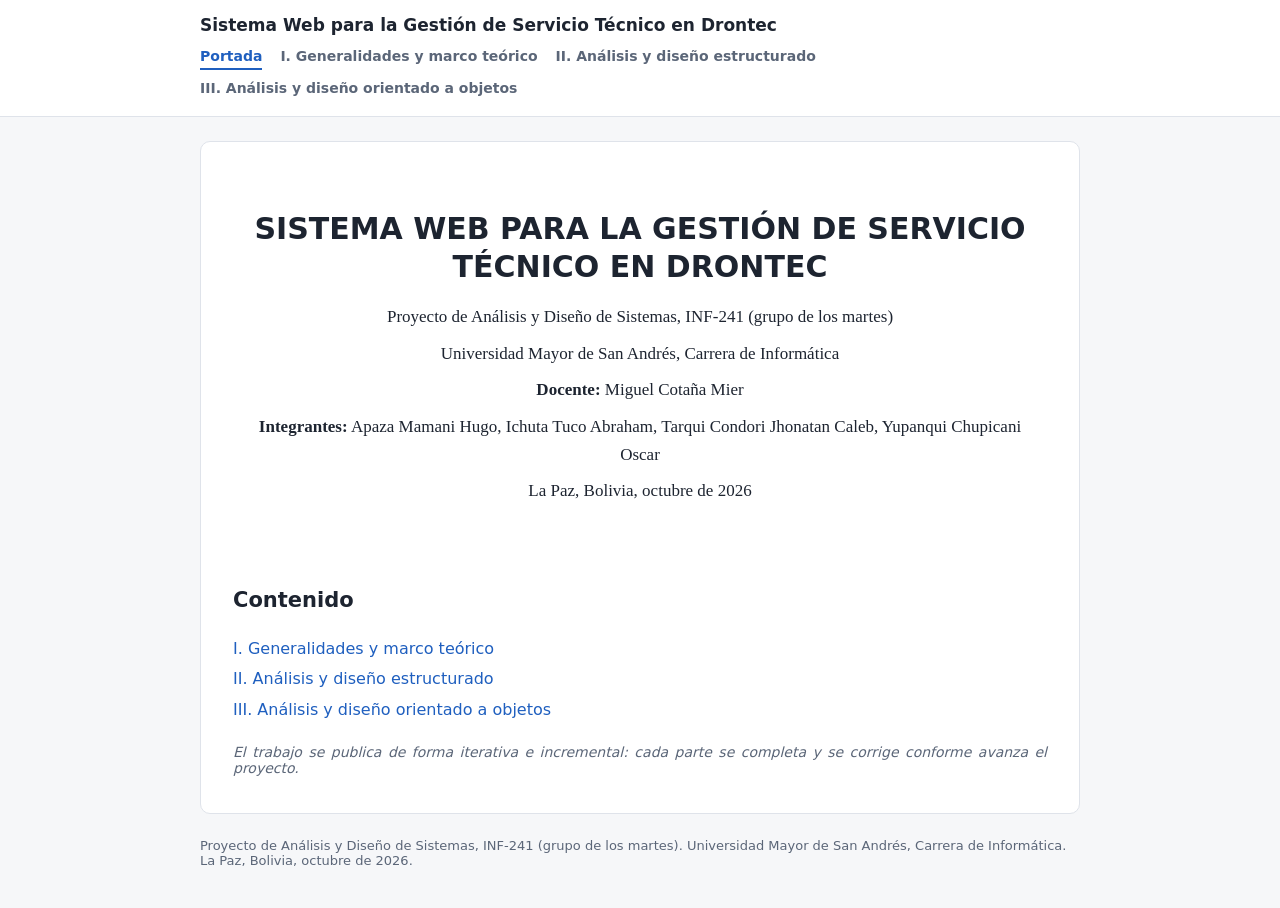
==== index.html @ 296aa5ac "Add files via upload" ====
<!doctype html>
<html lang="es">
<head>
<meta charset="utf-8">
<meta name="viewport" content="width=device-width,initial-scale=1">
<title>Portada | Drontec INF-241</title>
<link rel="stylesheet" href="style.css">
</head>
<body>
<header><div class="in"><a class="t" href="index.html">Sistema Web para la Gestión de Servicio Técnico en Drontec</a><nav><a href="index.html" class="on">Portada</a><a href="parte-1.html">I. Generalidades y marco teórico</a><a href="parte-2.html">II. Análisis y diseño estructurado</a><a href="parte-3.html">III. Análisis y diseño orientado a objetos</a></nav></div></header>
<main><article>
<div class="cover">
<h1>Sistema Web para la Gestión de Servicio Técnico en Drontec</h1>
<p>Proyecto de Análisis y Diseño de Sistemas, INF-241 (grupo de los martes)</p>
<p>Universidad Mayor de San Andrés, Carrera de Informática</p>
<p><strong>Docente:</strong> Miguel Cotaña Mier</p>
<p><strong>Integrantes:</strong> Apaza Mamani Hugo, Ichuta Tuco Abraham, Tarqui Condori Jhonatan Caleb, Yupanqui Chupicani Oscar</p>
<p>La Paz, Bolivia, octubre de 2026</p>
</div>
<h2>Contenido</h2>
<ul class="toc">
<li><a href="parte-1.html">I. Generalidades y marco teórico</a></li>
<li><a href="parte-2.html">II. Análisis y diseño estructurado</a></li>
<li><a href="parte-3.html">III. Análisis y diseño orientado a objetos</a></li>
</ul>
<p class="cap">El trabajo se publica de forma iterativa e incremental: cada parte se completa y se corrige conforme avanza el proyecto.</p>
</article></main>
<footer>Proyecto de Análisis y Diseño de Sistemas, INF-241 (grupo de los martes). Universidad Mayor de San Andrés, Carrera de Informática. La Paz, Bolivia, octubre de 2026.</footer>
</body>
</html>
---- style.css ----
:root{--bg:#f6f7f9;--card:#fff;--ink:#1d2430;--mut:#5b6678;--acc:#1f5fbf;--line:#dfe3ea}
@media (prefers-color-scheme:dark){:root{--bg:#14171c;--card:#1c2027;--ink:#e8ebf0;--mut:#9aa5b5;--acc:#7aa9f5;--line:#2c333d}}
*{box-sizing:border-box}
body{margin:0;background:var(--bg);color:var(--ink);font:17px/1.65 Georgia,'Times New Roman',serif}
header{background:var(--card);border-bottom:1px solid var(--line)}
header .in{max-width:920px;margin:0 auto;padding:14px 20px}
header .t{font:700 17px/1.3 system-ui,sans-serif;color:var(--ink);text-decoration:none;display:block;margin-bottom:8px}
nav{display:flex;flex-wrap:wrap;gap:6px 18px;font:600 14px system-ui,sans-serif}
nav a{color:var(--mut);text-decoration:none;padding:4px 0;border-bottom:2px solid transparent}
nav a:hover,nav a.on{color:var(--acc);border-color:var(--acc)}
main{max-width:920px;margin:24px auto;padding:0 20px}
article{background:var(--card);border:1px solid var(--line);border-radius:10px;padding:28px 32px}
h1{font:700 28px/1.25 system-ui,sans-serif;margin:0 0 .6em}
h2{font:700 21px/1.3 system-ui,sans-serif;margin:1.6em 0 .4em}
h3{font:700 17px/1.3 system-ui,sans-serif;margin:1.2em 0 .3em}
p{margin:.6em 0;text-align:justify}
figure{margin:1.2em 0;text-align:center}
figure img{max-width:100%;height:auto;background:#fff}
figcaption{font:italic 14px system-ui,sans-serif;color:var(--mut);margin-top:6px}
table{border-collapse:collapse;width:100%;font:15px/1.45 system-ui,sans-serif;margin:1em 0}
th,td{border:1px solid var(--line);padding:8px 10px;text-align:left;vertical-align:top}
th{background:var(--bg)}
.cover{text-align:center;padding:40px 10px}
.cover h1{font-size:30px;text-transform:uppercase}
.cover p{text-align:center;margin:.5em 0}
.toc{list-style:none;padding:0;margin:1.2em 0;font:16px/1.9 system-ui,sans-serif}
.toc a{color:var(--acc);text-decoration:none}
.toc a:hover{text-decoration:underline}
.cap{font:italic 14px system-ui,sans-serif;color:var(--mut)}
footer{max-width:920px;margin:0 auto 40px;padding:0 20px;font:13px system-ui,sans-serif;color:var(--mut)}
@media(max-width:600px){article{padding:20px 16px}h1{font-size:23px}.cover h1{font-size:24px}p{text-align:left}}
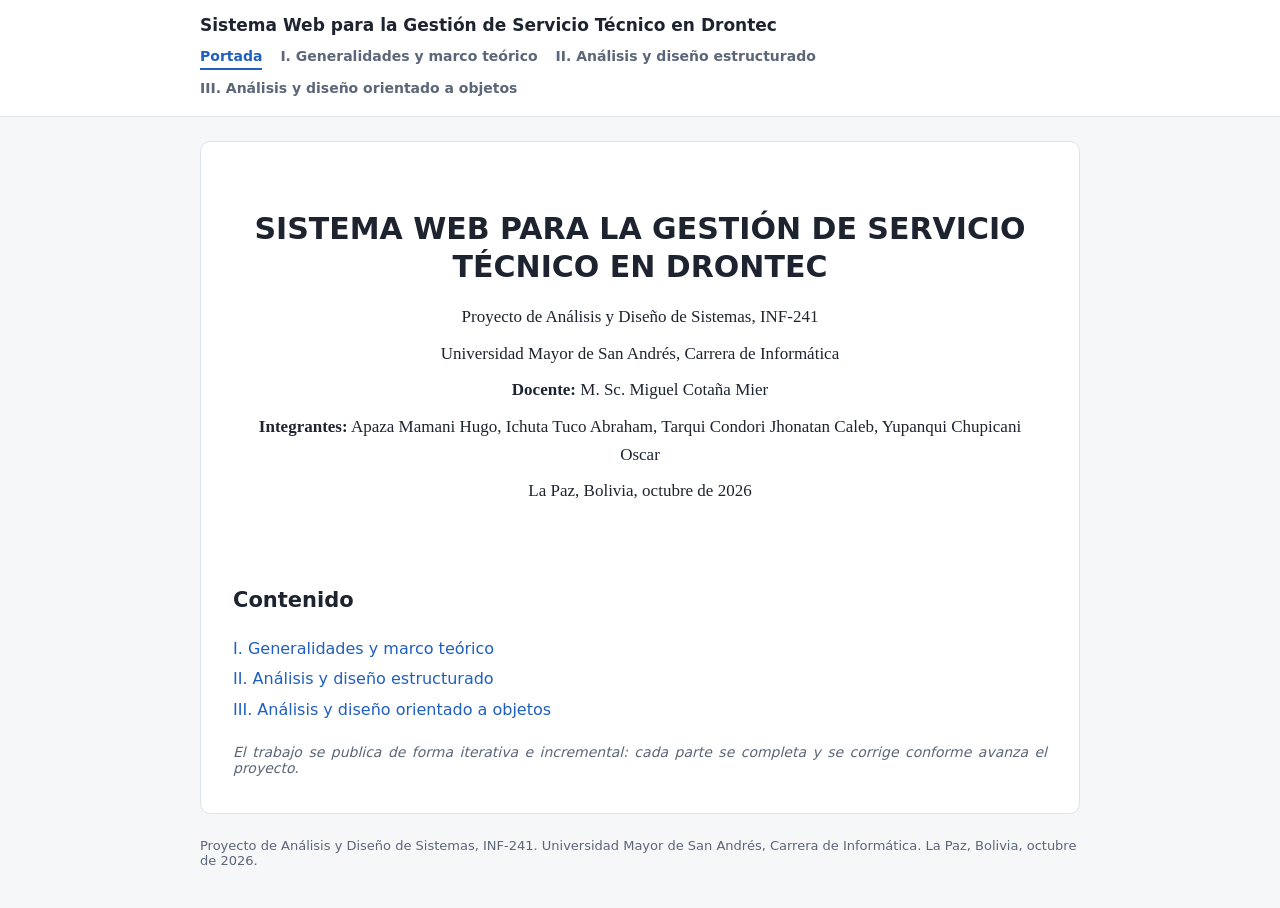
==== commit e92c38c8: "Portada: docente M. Sc. y sin grupo de los martes" ====
--- a/index.html
+++ b/index.html
@@ -11,9 +11,9 @@
 <main><article>
 <div class="cover">
 <h1>Sistema Web para la Gestión de Servicio Técnico en Drontec</h1>
-<p>Proyecto de Análisis y Diseño de Sistemas, INF-241 (grupo de los martes)</p>
+<p>Proyecto de Análisis y Diseño de Sistemas, INF-241</p>
 <p>Universidad Mayor de San Andrés, Carrera de Informática</p>
-<p><strong>Docente:</strong> Miguel Cotaña Mier</p>
+<p><strong>Docente:</strong> M. Sc. Miguel Cotaña Mier</p>
 <p><strong>Integrantes:</strong> Apaza Mamani Hugo, Ichuta Tuco Abraham, Tarqui Condori Jhonatan Caleb, Yupanqui Chupicani Oscar</p>
 <p>La Paz, Bolivia, octubre de 2026</p>
 </div>
@@ -25,6 +25,6 @@
 </ul>
 <p class="cap">El trabajo se publica de forma iterativa e incremental: cada parte se completa y se corrige conforme avanza el proyecto.</p>
 </article></main>
-<footer>Proyecto de Análisis y Diseño de Sistemas, INF-241 (grupo de los martes). Universidad Mayor de San Andrés, Carrera de Informática. La Paz, Bolivia, octubre de 2026.</footer>
+<footer>Proyecto de Análisis y Diseño de Sistemas, INF-241. Universidad Mayor de San Andrés, Carrera de Informática. La Paz, Bolivia, octubre de 2026.</footer>
 </body>
 </html>
--- a/style.css
+++ b/style.css
@@ -15,7 +15,7 @@
 h3{font:700 17px/1.3 system-ui,sans-serif;margin:1.2em 0 .3em}
 p{margin:.6em 0;text-align:justify}
 figure{margin:1.2em 0;text-align:center}
-figure img{max-width:100%;height:auto;background:#fff}
+figure img{max-width:100%;height:auto}
 figcaption{font:italic 14px system-ui,sans-serif;color:var(--mut);margin-top:6px}
 table{border-collapse:collapse;width:100%;font:15px/1.45 system-ui,sans-serif;margin:1em 0}
 th,td{border:1px solid var(--line);padding:8px 10px;text-align:left;vertical-align:top}
@@ -29,3 +29,8 @@
 .cap{font:italic 14px system-ui,sans-serif;color:var(--mut)}
 footer{max-width:920px;margin:0 auto 40px;padding:0 20px;font:13px system-ui,sans-serif;color:var(--mut)}
 @media(max-width:600px){article{padding:20px 16px}h1{font-size:23px}.cover h1{font-size:24px}p{text-align:left}}
+
+.tw{overflow-x:auto;-webkit-overflow-scrolling:touch}
+.tw table{min-width:520px}
+figure a{display:block}
+td p{margin:.15em 0;text-align:left}
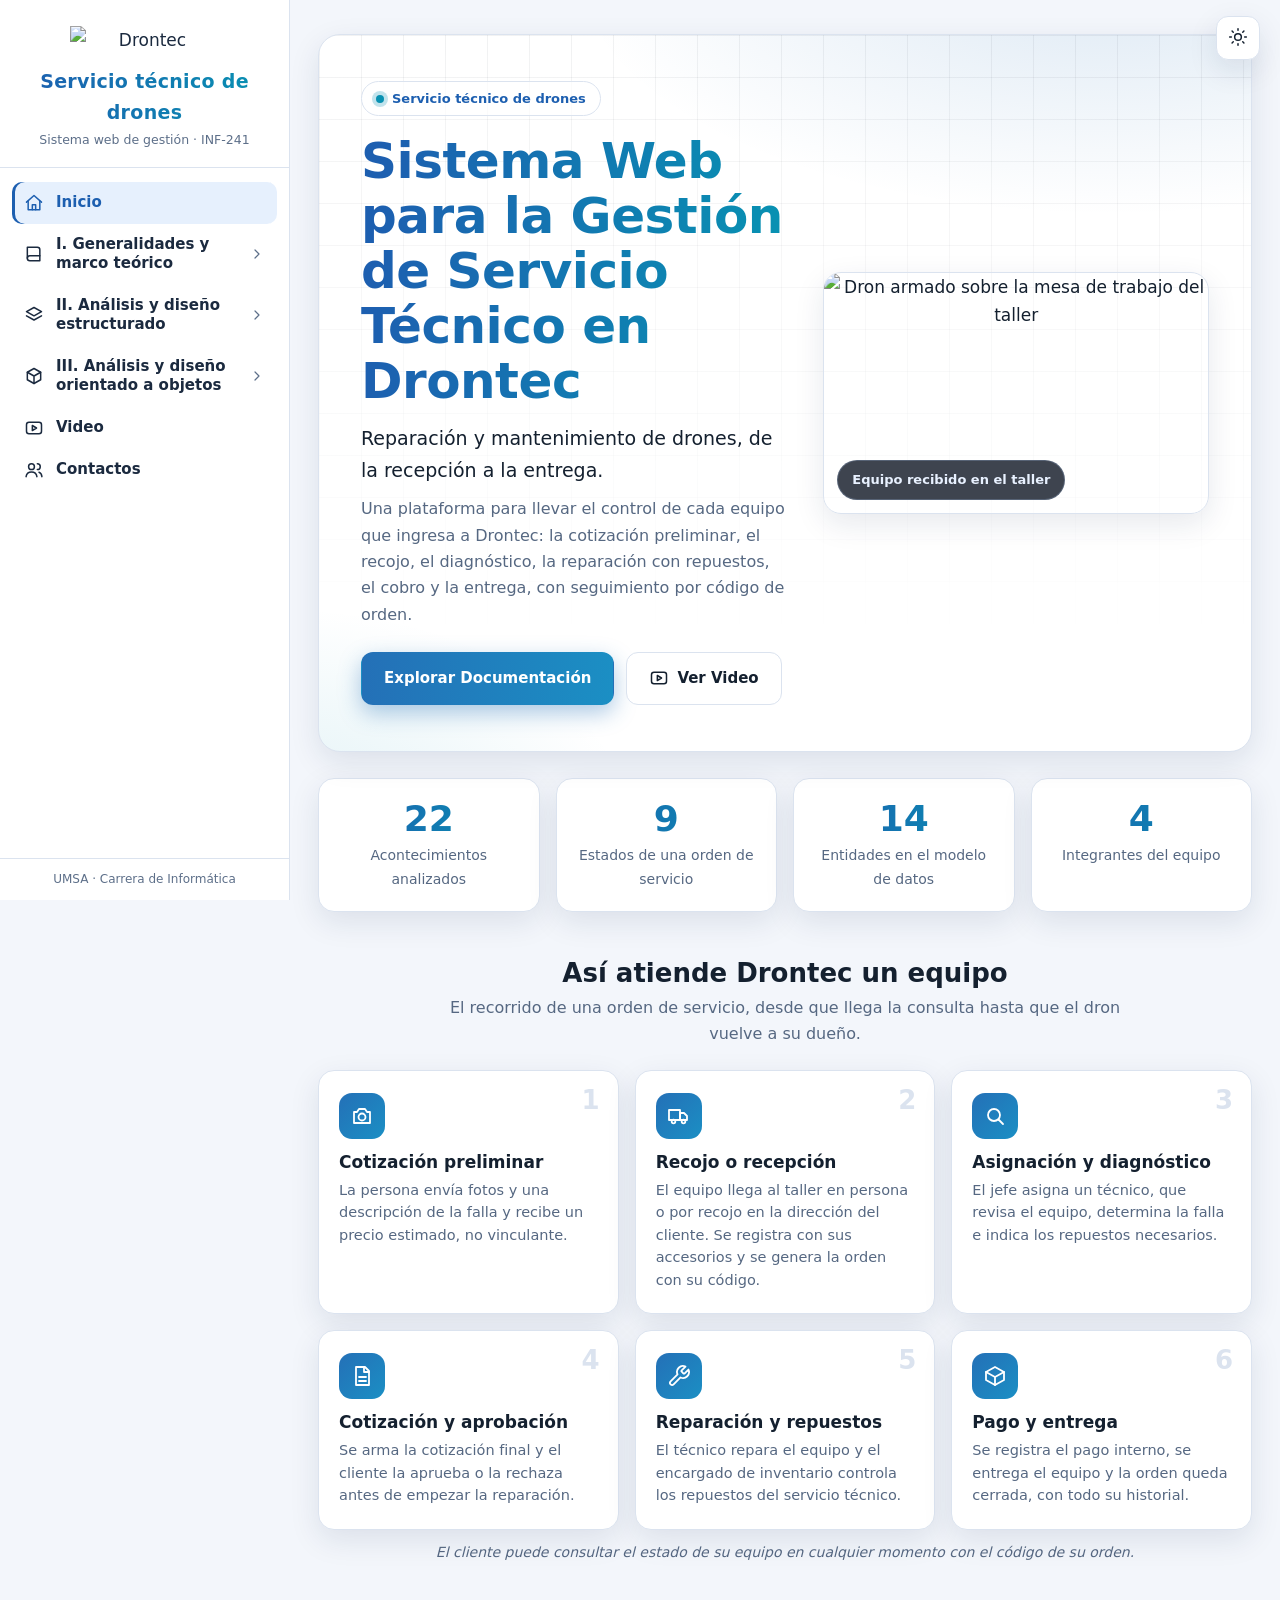
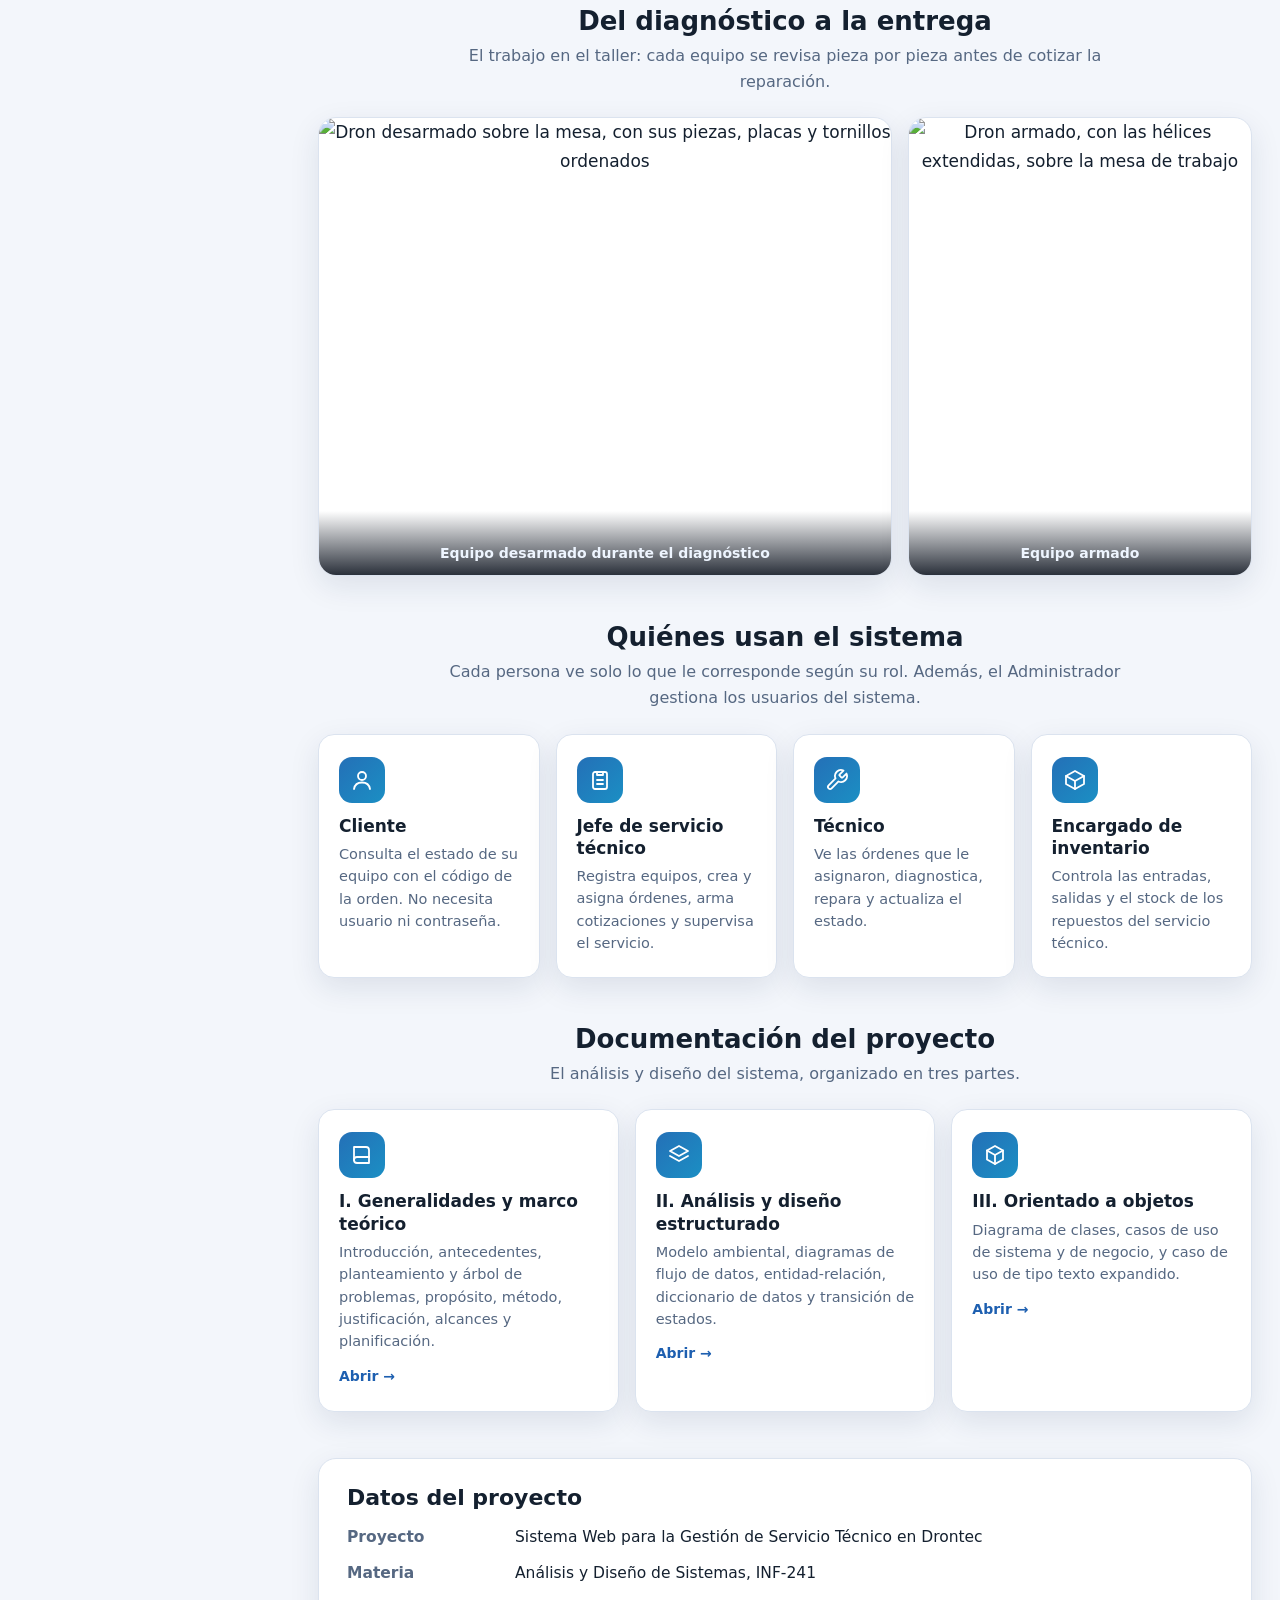
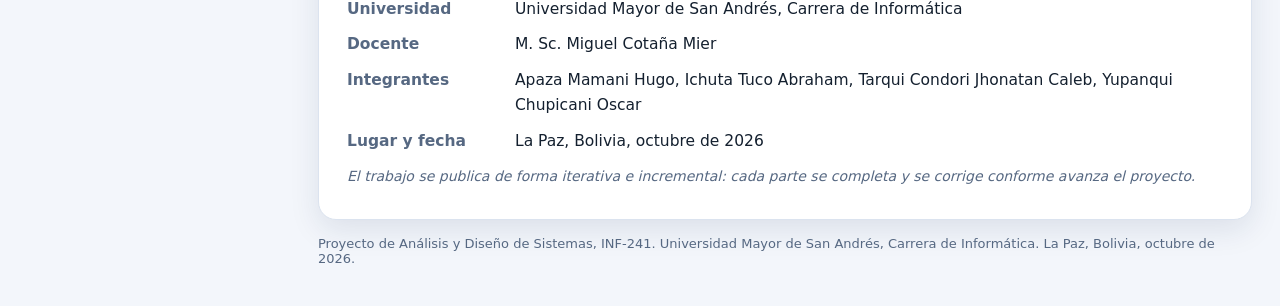
==== commit 855f23b7: "Nueva portada con identidad de Drontec, menú lateral, Video y Contactos" ====
--- a/index.html
+++ b/index.html
@@ -1,30 +1,116 @@
 <!doctype html>
-<html lang="es">
+<html lang="es" data-theme="dark">
 <head>
 <meta charset="utf-8">
 <meta name="viewport" content="width=device-width,initial-scale=1">
-<title>Portada | Drontec INF-241</title>
+<title>Drontec | Sistema web de servicio técnico de drones</title>
+<meta name="description" content="Sistema web para la gestión del servicio técnico de drones en Drontec: recepción, diagnóstico, cotización, reparación, repuestos y entrega. Proyecto INF-241, UMSA.">
+<meta property="og:title" content="Drontec | Sistema web de servicio técnico de drones">
+<meta property="og:description" content="Sistema web para la gestión del servicio técnico de drones en Drontec: recepción, diagnóstico, cotización, reparación, repuestos y entrega. Proyecto INF-241, UMSA.">
+<meta property="og:image" content="img/hero-dron.jpg">
+<link rel="icon" type="image/png" href="favicon.png">
+<link rel="apple-touch-icon" href="apple-touch-icon.png">
+<script>(function(){var t;try{t=localStorage.getItem('drontec-theme')}catch(e){}if(!t){t=(window.matchMedia&&matchMedia('(prefers-color-scheme: light)').matches)?'light':'dark'}document.documentElement.setAttribute('data-theme',t)})()</script>
 <link rel="stylesheet" href="style.css">
 </head>
 <body>
-<header><div class="in"><a class="t" href="index.html">Sistema Web para la Gestión de Servicio Técnico en Drontec</a><nav><a href="index.html" class="on">Portada</a><a href="parte-1.html">I. Generalidades y marco teórico</a><a href="parte-2.html">II. Análisis y diseño estructurado</a><a href="parte-3.html">III. Análisis y diseño orientado a objetos</a></nav></div></header>
-<main><article>
-<div class="cover">
+<div class="scrim" data-close-menu></div>
+<header class="top">
+<button class="ibtn" type="button" data-open-menu aria-label="Abrir menú"><svg class="i" viewBox="0 0 24 24" aria-hidden="true"><path d="M4 6h16M4 12h16M4 18h16"/></svg></button>
+<a class="ttl" href="index.html"><img src="img/logo-drontec.png" alt="Drontec"></a>
+<span class="sp"></span>
+<button class="ibtn" type="button" data-toggle-theme aria-label="Cambiar entre modo claro y oscuro"><span class="sun"><svg class="i" viewBox="0 0 24 24" aria-hidden="true"><circle cx="12" cy="12" r="4"/><path d="M12 2v2M12 20v2M4.9 4.9l1.4 1.4M17.7 17.7l1.4 1.4M2 12h2M20 12h2M4.9 19.1l1.4-1.4M17.7 6.3l1.4-1.4"/></svg></span><span class="moon"><svg class="i" viewBox="0 0 24 24" aria-hidden="true"><path d="M20 14.5A8 8 0 0 1 9.5 4 8 8 0 1 0 20 14.5z"/></svg></span></button>
+</header>
+<aside class="side" aria-label="Menú principal">
+<a class="brand" href="index.html"><img src="img/logo-drontec.png" alt="Drontec"><b>Servicio técnico de drones</b><small>Sistema web de gestión · INF-241</small></a>
+<nav class="menu" aria-label="Secciones del sitio">
+<a href="index.html" class="on"><svg class="i" viewBox="0 0 24 24" aria-hidden="true"><path d="M3 11l9-8 9 8"/><path d="M5 10v10h14V10"/><path d="M10 20v-6h4v6"/></svg><span>Inicio</span></a>
+<details><summary><svg class="i" viewBox="0 0 24 24" aria-hidden="true"><path d="M4 4h12a3 3 0 0 1 3 3v13H7a3 3 0 0 1-3-3z"/><path d="M4 17a3 3 0 0 1 3-3h12"/></svg><span>I. Generalidades y marco teórico</span><svg class="i chev" viewBox="0 0 24 24" aria-hidden="true"><path d="M9 6l6 6-6 6"/></svg></summary><div class="sub">
+<a href="parte-1.html#introduccion">1. Introducción</a>
+<a href="parte-1.html#antecedentes">2. Antecedentes</a>
+<a href="parte-1.html#planteamiento-del-problema">3. Planteamiento del problema</a>
+<a href="parte-1.html#arbol-de-problemas">4. Árbol de problemas</a>
+<a href="parte-1.html#formulacion-del-problema">5. Formulación del problema</a>
+<a href="parte-1.html#proposito-del-estudio">6. Propósito del estudio</a>
+<a href="parte-1.html#metodo-medios-e-instrumentos-de-investigacion">7. Método, medios e instrumentos de investigación</a>
+<a href="parte-1.html#justificacion">8. Justificación</a>
+<a href="parte-1.html#alcances-y-delimitaciones">9. Alcances y delimitaciones</a>
+<a href="parte-1.html#planificacion-de-actividades">10. Planificación de actividades</a>
+</div></details>
+<details><summary><svg class="i" viewBox="0 0 24 24" aria-hidden="true"><path d="M12 3l9 5-9 5-9-5z"/><path d="M3 13l9 5 9-5"/></svg><span>II. Análisis y diseño estructurado</span><svg class="i chev" viewBox="0 0 24 24" aria-hidden="true"><path d="M9 6l6 6-6 6"/></svg></summary><div class="sub">
+<a href="parte-2.html#modelo-ambiental">1. Modelo ambiental</a>
+<a href="parte-2.html#modelo-de-comportamiento">2. Modelo de comportamiento</a>
+<a href="parte-2.html#diagrama-entidad-relacion">3. Diagrama entidad-relación</a>
+<a href="parte-2.html#diccionario-de-datos">4. Diccionario de datos</a>
+<a href="parte-2.html#diagrama-de-transicion-de-estados">5. Diagrama de transición de estados</a>
+</div></details>
+<details><summary><svg class="i" viewBox="0 0 24 24" aria-hidden="true"><path d="M12 3l8 4.5v9L12 21l-8-4.5v-9z"/><path d="M12 12l8-4.5M12 12L4 7.5M12 12v9"/></svg><span>III. Análisis y diseño orientado a objetos</span><svg class="i chev" viewBox="0 0 24 24" aria-hidden="true"><path d="M9 6l6 6-6 6"/></svg></summary><div class="sub">
+<a href="parte-3.html#diagrama-de-clases">1. Diagrama de clases</a>
+<a href="parte-3.html#diagrama-de-casos-de-uso-de-sistema">2. Diagrama de casos de uso de sistema</a>
+<a href="parte-3.html#diagrama-de-casos-de-uso-de-negocio">3. Diagrama de casos de uso de negocio</a>
+<a href="parte-3.html#caso-de-uso-de-tipo-texto-expandido">4. Caso de uso de tipo texto expandido</a>
+</div></details>
+<a href="video.html"><svg class="i" viewBox="0 0 24 24" aria-hidden="true"><rect x="3" y="5" width="18" height="14" rx="3"/><path d="M10 9l5 3-5 3z"/></svg><span>Video</span></a>
+<a href="contactos.html"><svg class="i" viewBox="0 0 24 24" aria-hidden="true"><circle cx="9" cy="8" r="3.5"/><path d="M2.5 20c.5-3.5 3.2-5.5 6.5-5.5s6 2 6.5 5.5"/><path d="M16 4.5a3.5 3.5 0 0 1 0 7M18 14.8c1.9.6 3.2 2.3 3.5 5.2"/></svg><span>Contactos</span></a>
+</nav>
+<div class="side-foot">UMSA · Carrera de Informática</div>
+</aside>
+<button class="ibtn themebtn" type="button" data-toggle-theme aria-label="Cambiar entre modo claro y oscuro"><span class="sun"><svg class="i" viewBox="0 0 24 24" aria-hidden="true"><circle cx="12" cy="12" r="4"/><path d="M12 2v2M12 20v2M4.9 4.9l1.4 1.4M17.7 17.7l1.4 1.4M2 12h2M20 12h2M4.9 19.1l1.4-1.4M17.7 6.3l1.4-1.4"/></svg></span><span class="moon"><svg class="i" viewBox="0 0 24 24" aria-hidden="true"><path d="M20 14.5A8 8 0 0 1 9.5 4 8 8 0 1 0 20 14.5z"/></svg></span></button>
+<div class="wrap">
+<div class="page home">
+<section class="hero"><div class="hero-in">
+<div>
+<span class="kicker"><i></i>Servicio técnico de drones</span>
 <h1>Sistema Web para la Gestión de Servicio Técnico en Drontec</h1>
-<p>Proyecto de Análisis y Diseño de Sistemas, INF-241</p>
-<p>Universidad Mayor de San Andrés, Carrera de Informática</p>
-<p><strong>Docente:</strong> M. Sc. Miguel Cotaña Mier</p>
-<p><strong>Integrantes:</strong> Apaza Mamani Hugo, Ichuta Tuco Abraham, Tarqui Condori Jhonatan Caleb, Yupanqui Chupicani Oscar</p>
-<p>La Paz, Bolivia, octubre de 2026</p>
+<p class="lead">Reparación y mantenimiento de drones, de la recepción a la entrega.</p>
+<p>Una plataforma para llevar el control de cada equipo que ingresa a Drontec: la cotización preliminar, el recojo, el diagnóstico, la reparación con repuestos, el cobro y la entrega, con seguimiento por código de orden.</p>
+<div class="btns"><a class="btn pri" href="parte-1.html">Explorar Documentación</a><a class="btn" href="video.html"><svg class="i" viewBox="0 0 24 24" aria-hidden="true"><rect x="3" y="5" width="18" height="14" rx="3"/><path d="M10 9l5 3-5 3z"/></svg> Ver Video</a></div>
 </div>
-<h2>Contenido</h2>
-<ul class="toc">
-<li><a href="parte-1.html">I. Generalidades y marco teórico</a></li>
-<li><a href="parte-2.html">II. Análisis y diseño estructurado</a></li>
-<li><a href="parte-3.html">III. Análisis y diseño orientado a objetos</a></li>
-</ul>
-<p class="cap">El trabajo se publica de forma iterativa e incremental: cada parte se completa y se corrige conforme avanza el proyecto.</p>
-</article></main>
-<footer>Proyecto de Análisis y Diseño de Sistemas, INF-241. Universidad Mayor de San Andrés, Carrera de Informática. La Paz, Bolivia, octubre de 2026.</footer>
+<figure class="hero-ph"><img src="img/hero-dron.jpg" alt="Dron armado sobre la mesa de trabajo del taller" width="1200" height="750"><span class="chip">Equipo recibido en el taller</span></figure>
+</div></section>
+
+<div class="stats">
+<div class="stat"><b>22</b><span>Acontecimientos analizados</span></div>
+<div class="stat"><b>9</b><span>Estados de una orden de servicio</span></div>
+<div class="stat"><b>14</b><span>Entidades en el modelo de datos</span></div>
+<div class="stat"><b>4</b><span>Integrantes del equipo</span></div>
+</div>
+
+<section class="sec"><h2>Así atiende Drontec un equipo</h2>
+<p class="sub">El recorrido de una orden de servicio, desde que llega la consulta hasta que el dron vuelve a su dueño.</p>
+<div class="grid g3"><div class="card"><span class="n">1</span><span class="ic"><svg class="i" viewBox="0 0 24 24" aria-hidden="true"><path d="M4 8h3l2-3h6l2 3h3v11H4z"/><circle cx="12" cy="13" r="3.5"/></svg></span><h3>Cotización preliminar</h3><p>La persona envía fotos y una descripción de la falla y recibe un precio estimado, no vinculante.</p></div><div class="card"><span class="n">2</span><span class="ic"><svg class="i" viewBox="0 0 24 24" aria-hidden="true"><path d="M2 6h11v10H2z"/><path d="M13 9h4l3 3v4h-7z"/><circle cx="6.5" cy="17.5" r="1.8"/><circle cx="16.5" cy="17.5" r="1.8"/></svg></span><h3>Recojo o recepción</h3><p>El equipo llega al taller en persona o por recojo en la dirección del cliente. Se registra con sus accesorios y se genera la orden con su código.</p></div><div class="card"><span class="n">3</span><span class="ic"><svg class="i" viewBox="0 0 24 24" aria-hidden="true"><circle cx="11" cy="11" r="6"/><path d="M20 20l-4.5-4.5"/></svg></span><h3>Asignación y diagnóstico</h3><p>El jefe asigna un técnico, que revisa el equipo, determina la falla e indica los repuestos necesarios.</p></div><div class="card"><span class="n">4</span><span class="ic"><svg class="i" viewBox="0 0 24 24" aria-hidden="true"><path d="M6 3h9l4 4v14H6z"/><path d="M14 3v5h5M9 13h7M9 17h7"/></svg></span><h3>Cotización y aprobación</h3><p>Se arma la cotización final y el cliente la aprueba o la rechaza antes de empezar la reparación.</p></div><div class="card"><span class="n">5</span><span class="ic"><svg class="i" viewBox="0 0 24 24" aria-hidden="true"><path d="M14.7 6.3a1 1 0 0 0 0 1.4l1.6 1.6a1 1 0 0 0 1.4 0l3.77-3.77a6 6 0 0 1-7.94 7.94l-6.91 6.91a2.12 2.12 0 0 1-3-3l6.91-6.91a6 6 0 0 1 7.94-7.94l-3.76 3.76z"/></svg></span><h3>Reparación y repuestos</h3><p>El técnico repara el equipo y el encargado de inventario controla los repuestos del servicio técnico.</p></div><div class="card"><span class="n">6</span><span class="ic"><svg class="i" viewBox="0 0 24 24" aria-hidden="true"><path d="M3 8l9-5 9 5v8l-9 5-9-5z"/><path d="M3 8l9 5 9-5M12 13v8"/></svg></span><h3>Pago y entrega</h3><p>Se registra el pago interno, se entrega el equipo y la orden queda cerrada, con todo su historial.</p></div></div>
+<p class="note" style="text-align:center">El cliente puede consultar el estado de su equipo en cualquier momento con el código de su orden.</p>
+</section>
+
+<section class="sec"><h2>Del diagnóstico a la entrega</h2>
+<p class="sub">El trabajo en el taller: cada equipo se revisa pieza por pieza antes de cotizar la reparación.</p>
+<div class="gallery">
+<figure><img src="img/dron-desarmado.jpg" alt="Dron desarmado sobre la mesa, con sus piezas, placas y tornillos ordenados" loading="lazy" width="1200" height="900"><figcaption>Equipo desarmado durante el diagnóstico</figcaption></figure>
+<figure><img src="img/dron-armado.jpg" alt="Dron armado, con las hélices extendidas, sobre la mesa de trabajo" loading="lazy" width="900" height="1200"><figcaption>Equipo armado</figcaption></figure>
+</div></section>
+
+<section class="sec"><h2>Quiénes usan el sistema</h2>
+<p class="sub">Cada persona ve solo lo que le corresponde según su rol. Además, el Administrador gestiona los usuarios del sistema.</p>
+<div class="grid g4"><div class="card"><span class="ic"><svg class="i" viewBox="0 0 24 24" aria-hidden="true"><circle cx="12" cy="8" r="4"/><path d="M4 21c.7-4.2 3.9-6.5 8-6.5s7.3 2.3 8 6.5"/></svg></span><h3>Cliente</h3><p>Consulta el estado de su equipo con el código de la orden. No necesita usuario ni contraseña.</p></div><div class="card"><span class="ic"><svg class="i" viewBox="0 0 24 24" aria-hidden="true"><rect x="5" y="4" width="14" height="17" rx="2"/><path d="M9 4h6v3H9zM9 12h6M9 16h6"/></svg></span><h3>Jefe de servicio técnico</h3><p>Registra equipos, crea y asigna órdenes, arma cotizaciones y supervisa el servicio.</p></div><div class="card"><span class="ic"><svg class="i" viewBox="0 0 24 24" aria-hidden="true"><path d="M14.7 6.3a1 1 0 0 0 0 1.4l1.6 1.6a1 1 0 0 0 1.4 0l3.77-3.77a6 6 0 0 1-7.94 7.94l-6.91 6.91a2.12 2.12 0 0 1-3-3l6.91-6.91a6 6 0 0 1 7.94-7.94l-3.76 3.76z"/></svg></span><h3>Técnico</h3><p>Ve las órdenes que le asignaron, diagnostica, repara y actualiza el estado.</p></div><div class="card"><span class="ic"><svg class="i" viewBox="0 0 24 24" aria-hidden="true"><path d="M3 8l9-5 9 5v8l-9 5-9-5z"/><path d="M3 8l9 5 9-5M12 13v8"/></svg></span><h3>Encargado de inventario</h3><p>Controla las entradas, salidas y el stock de los repuestos del servicio técnico.</p></div></div></section>
+
+<section class="sec"><h2>Documentación del proyecto</h2>
+<p class="sub">El análisis y diseño del sistema, organizado en tres partes.</p>
+<div class="grid g3"><a class="card" href="parte-1.html"><span class="ic"><svg class="i" viewBox="0 0 24 24" aria-hidden="true"><path d="M4 4h12a3 3 0 0 1 3 3v13H7a3 3 0 0 1-3-3z"/><path d="M4 17a3 3 0 0 1 3-3h12"/></svg></span><h3>I. Generalidades y marco teórico</h3><p>Introducción, antecedentes, planteamiento y árbol de problemas, propósito, método, justificación, alcances y planificación.</p><span class="go">Abrir &rarr;</span></a><a class="card" href="parte-2.html"><span class="ic"><svg class="i" viewBox="0 0 24 24" aria-hidden="true"><path d="M12 3l9 5-9 5-9-5z"/><path d="M3 13l9 5 9-5"/></svg></span><h3>II. Análisis y diseño estructurado</h3><p>Modelo ambiental, diagramas de flujo de datos, entidad-relación, diccionario de datos y transición de estados.</p><span class="go">Abrir &rarr;</span></a><a class="card" href="parte-3.html"><span class="ic"><svg class="i" viewBox="0 0 24 24" aria-hidden="true"><path d="M12 3l8 4.5v9L12 21l-8-4.5v-9z"/><path d="M12 12l8-4.5M12 12L4 7.5M12 12v9"/></svg></span><h3>III. Orientado a objetos</h3><p>Diagrama de clases, casos de uso de sistema y de negocio, y caso de uso de tipo texto expandido.</p><span class="go">Abrir &rarr;</span></a></div></section>
+
+<section class="info"><h2>Datos del proyecto</h2>
+<dl>
+<dt>Proyecto</dt><dd>Sistema Web para la Gestión de Servicio Técnico en Drontec</dd>
+<dt>Materia</dt><dd>Análisis y Diseño de Sistemas, INF-241</dd>
+<dt>Universidad</dt><dd>Universidad Mayor de San Andrés, Carrera de Informática</dd>
+<dt>Docente</dt><dd>M. Sc. Miguel Cotaña Mier</dd>
+<dt>Integrantes</dt><dd>Apaza Mamani Hugo, Ichuta Tuco Abraham, Tarqui Condori Jhonatan Caleb, Yupanqui Chupicani Oscar</dd>
+<dt>Lugar y fecha</dt><dd>La Paz, Bolivia, octubre de 2026</dd>
+</dl>
+<p class="note">El trabajo se publica de forma iterativa e incremental: cada parte se completa y se corrige conforme avanza el proyecto.</p>
+</section>
+</div>
+<footer class="foot">Proyecto de Análisis y Diseño de Sistemas, INF-241. Universidad Mayor de San Andrés, Carrera de Informática. La Paz, Bolivia, octubre de 2026.</footer>
+</div>
+<script src="assets/site.js"></script>
 </body>
 </html>
--- a/style.css
+++ b/style.css
@@ -1,17 +1,78 @@
-:root{--bg:#f6f7f9;--card:#fff;--ink:#1d2430;--mut:#5b6678;--acc:#1f5fbf;--line:#dfe3ea}
-@media (prefers-color-scheme:dark){:root{--bg:#14171c;--card:#1c2027;--ink:#e8ebf0;--mut:#9aa5b5;--acc:#7aa9f5;--line:#2c333d}}
+/* ===== Drontec – estilos del sitio ===== */
+:root{
+  --bg:#f3f6fb;--bg2:#e9eff8;--card:#ffffff;--line:#dbe3ef;
+  --ink:#14202f;--mut:#566882;--acc:#1d5fb0;--acc2:#0891b2;
+  --side:#ffffff;--side-ink:#1b2a3f;--side-mut:#5d6f89;--side-on:#e6f0fd;
+  --glow1:rgba(36,112,183,.16);--glow2:rgba(8,145,178,.12);
+  --grid:rgba(20,32,47,.06);--shadow:0 10px 30px rgba(20,40,80,.10);
+  --logo-filter:none;
+}
+:root[data-theme="dark"]{
+  --bg:#0a111e;--bg2:#0e182a;--card:#111c31;--line:#21304b;
+  --ink:#e8eef8;--mut:#9fb2cf;--acc:#5aa9ff;--acc2:#22d3ee;
+  --side:#070d18;--side-ink:#e3ebf7;--side-mut:#8fa3c2;--side-on:#12223d;
+  --glow1:rgba(36,112,183,.38);--glow2:rgba(34,211,238,.16);
+  --grid:rgba(160,190,235,.07);--shadow:0 12px 34px rgba(0,0,0,.45);
+  --logo-filter:brightness(1.55) saturate(1.05);
+}
 *{box-sizing:border-box}
-body{margin:0;background:var(--bg);color:var(--ink);font:17px/1.65 Georgia,'Times New Roman',serif}
-header{background:var(--card);border-bottom:1px solid var(--line)}
-header .in{max-width:920px;margin:0 auto;padding:14px 20px}
-header .t{font:700 17px/1.3 system-ui,sans-serif;color:var(--ink);text-decoration:none;display:block;margin-bottom:8px}
-nav{display:flex;flex-wrap:wrap;gap:6px 18px;font:600 14px system-ui,sans-serif}
-nav a{color:var(--mut);text-decoration:none;padding:4px 0;border-bottom:2px solid transparent}
-nav a:hover,nav a.on{color:var(--acc);border-color:var(--acc)}
-main{max-width:920px;margin:24px auto;padding:0 20px}
-article{background:var(--card);border:1px solid var(--line);border-radius:10px;padding:28px 32px}
-h1{font:700 28px/1.25 system-ui,sans-serif;margin:0 0 .6em}
-h2{font:700 21px/1.3 system-ui,sans-serif;margin:1.6em 0 .4em}
+html{scroll-behavior:smooth;scroll-padding-top:76px}
+body{margin:0;background:var(--bg);color:var(--ink);font:17px/1.65 Georgia,'Times New Roman',serif;
+  -webkit-text-size-adjust:100%}
+a{color:var(--acc)}
+img{max-width:100%}
+svg.i{width:20px;height:20px;fill:none;stroke:currentColor;stroke-width:1.8;stroke-linecap:round;stroke-linejoin:round;flex:none}
+
+/* ---------- Barra lateral ---------- */
+.side{position:fixed;inset:0 auto 0 0;width:290px;background:var(--side);border-right:1px solid var(--line);
+  display:flex;flex-direction:column;z-index:40;font-family:system-ui,-apple-system,'Segoe UI',sans-serif;
+  transition:transform .25s ease}
+.brand{display:block;padding:26px 22px 18px;text-align:center;text-decoration:none;color:var(--side-ink);
+  border-bottom:1px solid var(--line)}
+.brand img{width:150px;height:auto;filter:var(--logo-filter);display:block;margin:0 auto 12px}
+.brand b{display:block;font-size:19px;letter-spacing:.3px;
+  background:linear-gradient(90deg,var(--acc),var(--acc2));-webkit-background-clip:text;background-clip:text;color:transparent}
+.brand small{display:block;font-size:12.5px;color:var(--side-mut);margin-top:3px;line-height:1.35}
+.menu{flex:1;overflow-y:auto;padding:14px 12px 20px}
+.menu a,.menu summary{display:flex;align-items:center;gap:12px;padding:11px 12px;border-radius:10px;
+  color:var(--side-ink);text-decoration:none;font-size:15px;font-weight:600;cursor:pointer;list-style:none;line-height:1.3}
+.menu summary::-webkit-details-marker{display:none}
+.menu summary .chev{margin-left:auto;width:16px;height:16px;transition:transform .2s;color:var(--side-mut)}
+.menu details[open]>summary .chev{transform:rotate(90deg)}
+.menu a:hover,.menu summary:hover{background:var(--side-on)}
+.menu a.on,.menu details.cur>summary{background:var(--side-on);color:var(--acc);box-shadow:inset 3px 0 0 var(--acc)}
+.menu .sub{margin:2px 0 8px 22px;padding-left:12px;border-left:1px solid var(--line)}
+.menu .sub a{font-weight:500;font-size:13.5px;padding:7px 10px;color:var(--side-mut)}
+.menu .sub a:hover{color:var(--side-ink)}
+.side-foot{padding:12px 16px;border-top:1px solid var(--line);font:12px/1.4 system-ui,sans-serif;color:var(--side-mut);text-align:center}
+
+/* ---------- Barra superior (celular) y botones ---------- */
+.top{position:fixed;top:0;left:0;right:0;height:60px;z-index:30;display:none;align-items:center;gap:12px;padding:0 14px;
+  background:var(--side);border-bottom:1px solid var(--line);font-family:system-ui,sans-serif}
+.top .ttl{display:flex;align-items:center;gap:10px;font-weight:700;color:var(--side-ink);text-decoration:none;font-size:16px}
+.top .ttl img{height:34px;width:auto;filter:var(--logo-filter)}
+.ibtn{display:inline-flex;align-items:center;justify-content:center;width:44px;height:44px;border-radius:12px;
+  border:1px solid var(--line);background:var(--card);color:var(--ink);cursor:pointer}
+.ibtn:hover{border-color:var(--acc);color:var(--acc)}
+.top .sp{flex:1}
+.themebtn{position:fixed;top:16px;right:20px;z-index:35;box-shadow:var(--shadow)}
+.themebtn .moon{display:none}
+:root[data-theme="dark"] .themebtn .sun{display:none}
+:root[data-theme="dark"] .themebtn .moon{display:block}
+.scrim{display:none;position:fixed;inset:0;background:rgba(0,0,0,.55);z-index:35}
+
+/* ---------- Contenido ---------- */
+.wrap{margin-left:290px;min-height:100vh}
+.page{max-width:1040px;margin:0 auto;padding:34px 28px 10px}
+.pagehead{display:flex;align-items:center;gap:16px;margin:0 0 22px;padding:18px 22px;border-radius:16px;
+  background:linear-gradient(120deg,var(--glow1),var(--glow2) 70%,transparent),var(--card);
+  border:1px solid var(--line);font-family:system-ui,sans-serif}
+.pagehead img{width:54px;height:54px;object-fit:contain;filter:var(--logo-filter)}
+.pagehead small{display:block;color:var(--mut);font-size:13px;letter-spacing:.4px;text-transform:uppercase}
+.pagehead b{display:block;font-size:19px;line-height:1.3}
+article{background:var(--card);border:1px solid var(--line);border-radius:16px;padding:30px 36px;box-shadow:var(--shadow)}
+h1{font:700 29px/1.25 system-ui,sans-serif;margin:0 0 .6em}
+h2{font:700 22px/1.3 system-ui,sans-serif;margin:1.6em 0 .4em}
 h3{font:700 17px/1.3 system-ui,sans-serif;margin:1.2em 0 .3em}
 p{margin:.6em 0;text-align:justify}
 figure{margin:1.2em 0;text-align:center}
@@ -19,18 +80,112 @@
 figcaption{font:italic 14px system-ui,sans-serif;color:var(--mut);margin-top:6px}
 table{border-collapse:collapse;width:100%;font:15px/1.45 system-ui,sans-serif;margin:1em 0}
 th,td{border:1px solid var(--line);padding:8px 10px;text-align:left;vertical-align:top}
-th{background:var(--bg)}
-.cover{text-align:center;padding:40px 10px}
-.cover h1{font-size:30px;text-transform:uppercase}
-.cover p{text-align:center;margin:.5em 0}
+th{background:var(--bg2)}
 .toc{list-style:none;padding:0;margin:1.2em 0;font:16px/1.9 system-ui,sans-serif}
-.toc a{color:var(--acc);text-decoration:none}
+.toc a{text-decoration:none}
 .toc a:hover{text-decoration:underline}
-.cap{font:italic 14px system-ui,sans-serif;color:var(--mut)}
-footer{max-width:920px;margin:0 auto 40px;padding:0 20px;font:13px system-ui,sans-serif;color:var(--mut)}
-@media(max-width:600px){article{padding:20px 16px}h1{font-size:23px}.cover h1{font-size:24px}p{text-align:left}}
-
 .tw{overflow-x:auto;-webkit-overflow-scrolling:touch}
 .tw table{min-width:520px}
 figure a{display:block}
 td p{margin:.15em 0;text-align:left}
+footer.foot{max-width:1040px;margin:0 auto;padding:6px 28px 40px;font:13px system-ui,sans-serif;color:var(--mut)}
+
+/* ---------- Portada ---------- */
+.home{font-family:system-ui,-apple-system,'Segoe UI',sans-serif}
+.hero{position:relative;overflow:hidden;border-radius:22px;border:1px solid var(--line);padding:46px 42px;
+  background:
+   radial-gradient(900px 420px at 85% -10%,var(--glow1),transparent 60%),
+   radial-gradient(600px 360px at -5% 110%,var(--glow2),transparent 60%),
+   var(--card);
+  box-shadow:var(--shadow)}
+.hero:before{content:"";position:absolute;inset:0;pointer-events:none;
+  background-image:linear-gradient(var(--grid) 1px,transparent 1px),linear-gradient(90deg,var(--grid) 1px,transparent 1px);
+  background-size:42px 42px;mask-image:linear-gradient(180deg,#000,transparent 85%);-webkit-mask-image:linear-gradient(180deg,#000,transparent 85%)}
+.hero-in{position:relative;display:grid;grid-template-columns:1.05fr .95fr;gap:36px;align-items:center}
+.kicker{display:inline-flex;align-items:center;gap:8px;padding:6px 14px;border-radius:999px;font-size:13px;font-weight:600;
+  color:var(--acc);border:1px solid var(--line);background:color-mix(in srgb,var(--card) 70%,transparent)}
+.kicker i{width:8px;height:8px;border-radius:50%;background:var(--acc2);box-shadow:0 0 0 4px color-mix(in srgb,var(--acc2) 25%,transparent)}
+.hero h1{font:800 clamp(30px,4.2vw,50px)/1.1 system-ui,sans-serif;margin:18px 0 14px;letter-spacing:-.5px;
+  background:linear-gradient(95deg,var(--acc) 5%,var(--acc2) 95%);-webkit-background-clip:text;background-clip:text;color:transparent}
+.hero .lead{font-size:19px;color:var(--ink);margin:0 0 10px;text-align:left;font-weight:500}
+.hero p{color:var(--mut);font-size:16px;text-align:left}
+.btns{display:flex;flex-wrap:wrap;gap:12px;margin-top:24px}
+.btn{display:inline-flex;align-items:center;gap:8px;padding:13px 22px;border-radius:12px;font-weight:700;font-size:15px;
+  text-decoration:none;border:1px solid var(--line);color:var(--ink);background:var(--card);min-height:46px}
+.btn.pri{background:linear-gradient(95deg,#2470b7,#1b8fc4);color:#fff;border-color:transparent;box-shadow:0 8px 22px rgba(36,112,183,.38)}
+.btn:hover{transform:translateY(-1px);border-color:var(--acc)}
+.btn.pri:hover{filter:brightness(1.08)}
+.hero-ph{position:relative;margin:0}
+.hero-ph img{display:block;width:100%;height:auto;border-radius:18px;border:1px solid var(--line);box-shadow:var(--shadow)}
+.hero-ph .chip{position:absolute;left:14px;bottom:14px;padding:8px 14px;border-radius:999px;font-size:13px;font-weight:600;
+  background:rgba(8,16,30,.78);color:#e8f1ff;backdrop-filter:blur(6px);border:1px solid rgba(160,190,235,.25)}
+.stats{display:grid;grid-template-columns:repeat(4,1fr);gap:16px;margin:26px 0 8px}
+.stat{background:var(--card);border:1px solid var(--line);border-radius:16px;padding:20px 18px;text-align:center;box-shadow:var(--shadow)}
+.stat b{display:block;font-size:36px;line-height:1.1;font-weight:800;
+  background:linear-gradient(95deg,var(--acc),var(--acc2));-webkit-background-clip:text;background-clip:text;color:transparent}
+.stat span{display:block;margin-top:6px;color:var(--mut);font-size:14px}
+.sec{margin:46px 0 0}
+.sec>h2{font:800 26px/1.2 system-ui,sans-serif;margin:0 0 6px;text-align:center}
+.sec>p.sub{color:var(--mut);text-align:center;max-width:680px;margin:0 auto 22px;font-size:16px}
+.grid{display:grid;gap:16px}
+.g3{grid-template-columns:repeat(3,1fr)}
+.g4{grid-template-columns:repeat(4,1fr)}
+.card{position:relative;background:var(--card);border:1px solid var(--line);border-radius:16px;padding:22px 20px;box-shadow:var(--shadow)}
+.card .ic{display:inline-flex;align-items:center;justify-content:center;width:46px;height:46px;border-radius:13px;margin-bottom:12px;
+  color:#fff;background:linear-gradient(135deg,#2470b7,#1b8fc4)}
+.card .ic svg{width:24px;height:24px}
+.card h3{font:700 17px/1.3 system-ui,sans-serif;margin:0 0 6px}
+.card p{margin:0;color:var(--mut);font-size:14.5px;line-height:1.55;text-align:left}
+.card .n{position:absolute;top:16px;right:18px;font:800 26px/1 system-ui,sans-serif;color:var(--line)}
+a.card{text-decoration:none;color:var(--ink)}
+a.card:hover{border-color:var(--acc);transform:translateY(-2px)}
+a.card .go{display:inline-block;margin-top:12px;font-weight:700;font-size:14px;color:var(--acc)}
+.gallery{display:grid;grid-template-columns:1.25fr .75fr;gap:16px;align-items:stretch}
+.gallery figure{margin:0;position:relative;overflow:hidden;border-radius:18px;border:1px solid var(--line);box-shadow:var(--shadow);background:var(--card)}
+.gallery img{display:block;width:100%;height:100%;object-fit:cover}
+.gallery figcaption{position:absolute;left:0;right:0;bottom:0;padding:34px 16px 14px;margin:0;font:600 14px system-ui,sans-serif;
+  font-style:normal;color:#eef5ff;background:linear-gradient(transparent,rgba(5,12,24,.85))}
+.info{margin-top:46px;background:var(--card);border:1px solid var(--line);border-radius:18px;padding:26px 28px;box-shadow:var(--shadow)}
+.info h2{font:800 22px/1.2 system-ui,sans-serif;margin:0 0 14px}
+.info dl{display:grid;grid-template-columns:150px 1fr;gap:10px 18px;margin:0;font-size:15.5px}
+.info dt{font-weight:700;color:var(--mut)}
+.info dd{margin:0}
+.note{margin-top:14px;font:italic 14px system-ui,sans-serif;color:var(--mut)}
+
+/* ---------- Video y Contactos ---------- */
+.videobox{position:relative;aspect-ratio:16/9;border-radius:18px;overflow:hidden;border:1px solid var(--line);background:var(--bg2);box-shadow:var(--shadow);
+  display:flex;align-items:center;justify-content:center;text-align:center;padding:20px;font-family:system-ui,sans-serif}
+.videobox iframe{position:absolute;inset:0;width:100%;height:100%;border:0}
+.videobox .empty{color:var(--mut)}
+.videobox .empty svg{width:56px;height:56px;color:var(--acc);margin-bottom:10px}
+
+@media(max-width:1100px){
+  .hero-in{grid-template-columns:1fr}
+  .g4{grid-template-columns:repeat(2,1fr)}
+}
+@media(max-width:900px){
+  .side{transform:translateX(-100%)}
+  body.menu-open .side{transform:none;box-shadow:var(--shadow)}
+  body.menu-open .scrim{display:block}
+  .top{display:flex}
+  .wrap{margin-left:0;padding-top:60px}
+  .themebtn{display:none}
+  .page{padding:20px 14px 6px}
+  .hero{padding:28px 20px;border-radius:18px}
+  .stats{grid-template-columns:repeat(2,1fr)}
+  .g3{grid-template-columns:1fr}
+  .gallery{grid-template-columns:1fr}
+  .info dl{grid-template-columns:1fr;gap:2px}
+  .info dt{margin-top:10px}
+  article{padding:20px 16px}
+  h1{font-size:23px}
+  p{text-align:left}
+  .pagehead{padding:14px 16px}
+  footer.foot{padding:6px 14px 30px}
+}
+@media(max-width:520px){
+  .g4{grid-template-columns:1fr}
+  .sec>h2{font-size:22px}
+  .btn{flex:1 1 100%;justify-content:center}
+}
+@media (prefers-reduced-motion:reduce){*{transition:none!important;scroll-behavior:auto!important}}
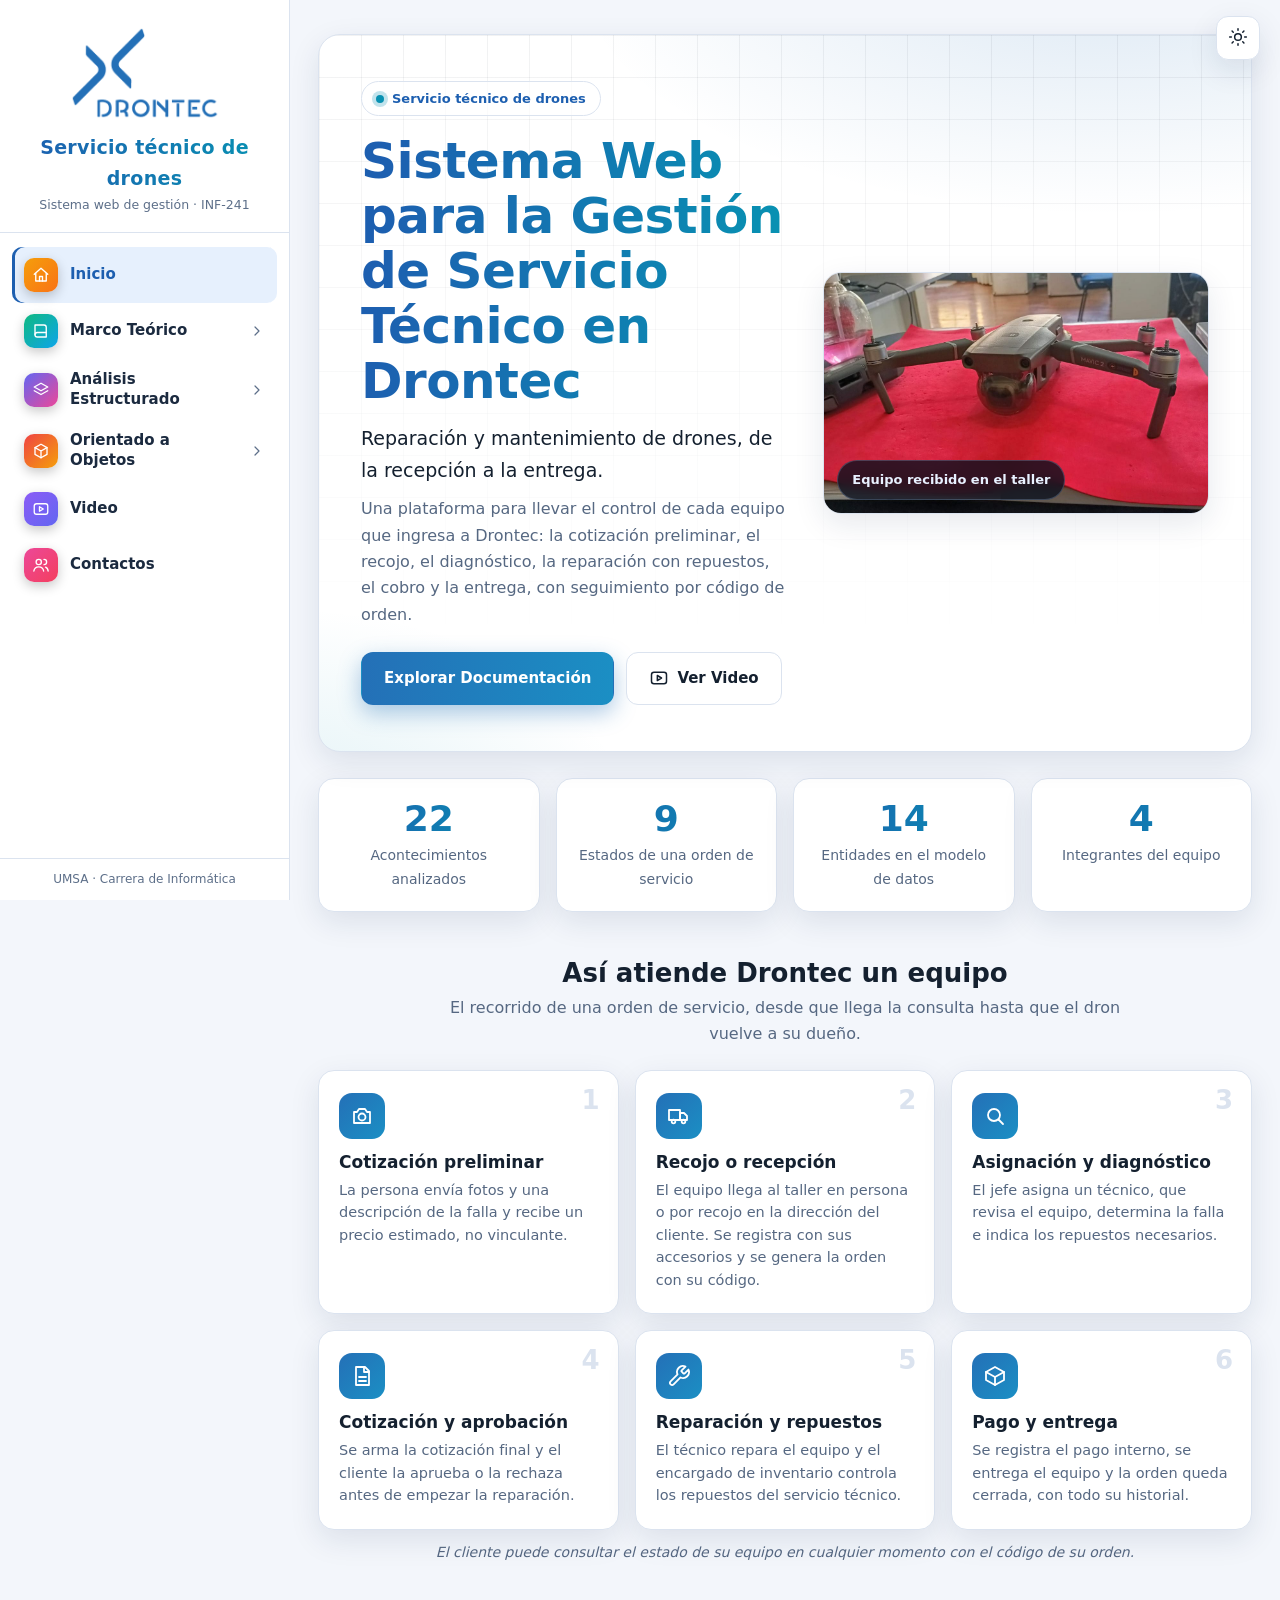
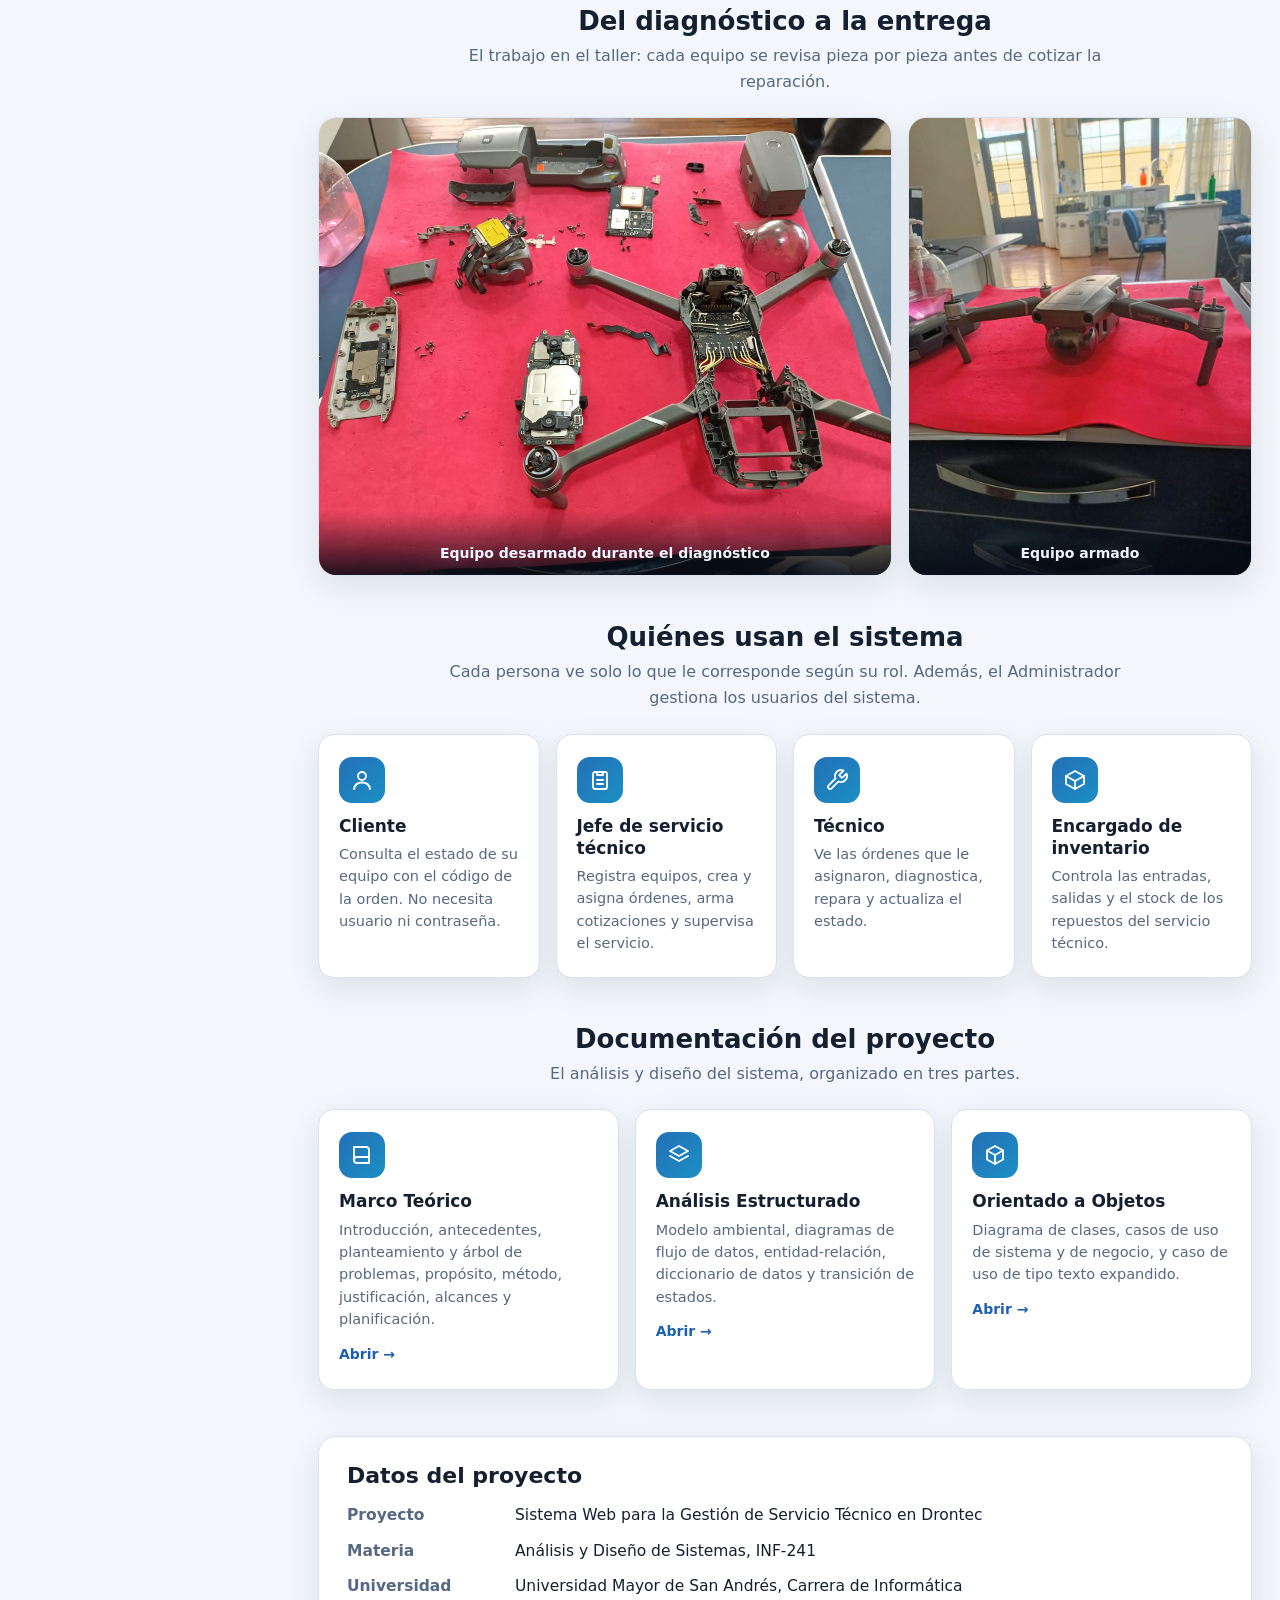
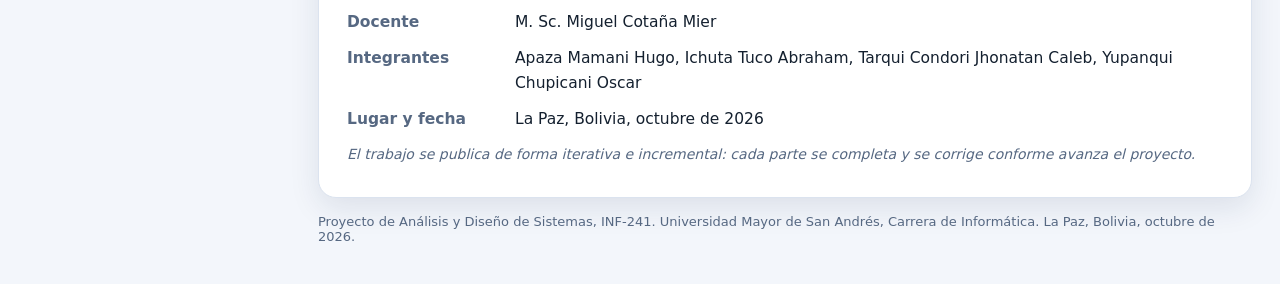
==== commit ee8f5f10: "Menú como el ejemplo y páginas más cortas con tablas desplegables" ====
--- a/index.html
+++ b/index.html
@@ -24,38 +24,52 @@
 <aside class="side" aria-label="Menú principal">
 <a class="brand" href="index.html"><img src="img/logo-drontec.png" alt="Drontec"><b>Servicio técnico de drones</b><small>Sistema web de gestión · INF-241</small></a>
 <nav class="menu" aria-label="Secciones del sitio">
-<a href="index.html" class="on"><svg class="i" viewBox="0 0 24 24" aria-hidden="true"><path d="M3 11l9-8 9 8"/><path d="M5 10v10h14V10"/><path d="M10 20v-6h4v6"/></svg><span>Inicio</span></a>
-<details><summary><svg class="i" viewBox="0 0 24 24" aria-hidden="true"><path d="M4 4h12a3 3 0 0 1 3 3v13H7a3 3 0 0 1-3-3z"/><path d="M4 17a3 3 0 0 1 3-3h12"/></svg><span>I. Generalidades y marco teórico</span><svg class="i chev" viewBox="0 0 24 24" aria-hidden="true"><path d="M9 6l6 6-6 6"/></svg></summary><div class="sub">
-<a href="parte-1.html#introduccion">1. Introducción</a>
-<a href="parte-1.html#antecedentes">2. Antecedentes</a>
-<a href="parte-1.html#planteamiento-del-problema">3. Planteamiento del problema</a>
-<a href="parte-1.html#arbol-de-problemas">4. Árbol de problemas</a>
-<a href="parte-1.html#formulacion-del-problema">5. Formulación del problema</a>
-<a href="parte-1.html#proposito-del-estudio">6. Propósito del estudio</a>
-<a href="parte-1.html#metodo-medios-e-instrumentos-de-investigacion">7. Método, medios e instrumentos de investigación</a>
-<a href="parte-1.html#justificacion">8. Justificación</a>
-<a href="parte-1.html#alcances-y-delimitaciones">9. Alcances y delimitaciones</a>
-<a href="parte-1.html#planificacion-de-actividades">10. Planificación de actividades</a>
+<a href="index.html" class="on"><span class="ico c-home"><svg class="i" viewBox="0 0 24 24" aria-hidden="true"><path d="M3 11l9-8 9 8"/><path d="M5 10v10h14V10"/><path d="M10 20v-6h4v6"/></svg></span><span>Inicio</span></a>
+<details><summary data-title="Marco Teórico" data-sub="Fundamentos del proyecto" data-desc="Introducción, antecedentes, planteamiento y formulación del problema, propósito del estudio, método, justificación, alcances y planificación del sistema web de servicio técnico de Drontec." data-chips="10 secciones|2 figuras" data-href="parte-1.html" data-ico="c-marco"><span class="ico c-marco"><svg class="i" viewBox="0 0 24 24" aria-hidden="true"><path d="M4 4h12a3 3 0 0 1 3 3v13H7a3 3 0 0 1-3-3z"/><path d="M4 17a3 3 0 0 1 3-3h12"/></svg></span><span>Marco Teórico</span><svg class="i chev" viewBox="0 0 24 24" aria-hidden="true"><path d="M9 6l6 6-6 6"/></svg></summary><div class="sub">
+<a href="parte-1.html#introduccion">Introducción</a>
+<a href="parte-1.html#antecedentes">Antecedentes</a>
+<a href="parte-1.html#planteamiento-del-problema">Planteamiento del problema</a>
+<a href="parte-1.html#arbol-de-problemas">Árbol de problemas</a>
+<a href="parte-1.html#formulacion-del-problema">Formulación del problema</a>
+<a href="parte-1.html#proposito-del-estudio">Propósito del estudio</a>
+<a href="parte-1.html#metodo-medios-e-instrumentos-de-investigacion">Método e instrumentos</a>
+<a href="parte-1.html#justificacion">Justificación</a>
+<a href="parte-1.html#alcances-y-delimitaciones">Alcances y delimitaciones</a>
+<a href="parte-1.html#planificacion-de-actividades">Planificación</a>
 </div></details>
-<details><summary><svg class="i" viewBox="0 0 24 24" aria-hidden="true"><path d="M12 3l9 5-9 5-9-5z"/><path d="M3 13l9 5 9-5"/></svg><span>II. Análisis y diseño estructurado</span><svg class="i chev" viewBox="0 0 24 24" aria-hidden="true"><path d="M9 6l6 6-6 6"/></svg></summary><div class="sub">
-<a href="parte-2.html#modelo-ambiental">1. Modelo ambiental</a>
-<a href="parte-2.html#modelo-de-comportamiento">2. Modelo de comportamiento</a>
-<a href="parte-2.html#diagrama-entidad-relacion">3. Diagrama entidad-relación</a>
-<a href="parte-2.html#diccionario-de-datos">4. Diccionario de datos</a>
-<a href="parte-2.html#diagrama-de-transicion-de-estados">5. Diagrama de transición de estados</a>
+<details><summary data-title="Análisis Estructurado" data-sub="Modelos del sistema" data-desc="Modelo ambiental (contexto y lista de acontecimientos), diagramas de flujo de datos, diagrama entidad-relación, diccionario de datos y diagrama de transición de estados." data-chips="5 secciones|6 figuras" data-href="parte-2.html" data-ico="c-estr"><span class="ico c-estr"><svg class="i" viewBox="0 0 24 24" aria-hidden="true"><path d="M12 3l9 5-9 5-9-5z"/><path d="M3 13l9 5 9-5"/></svg></span><span>Análisis Estructurado</span><svg class="i chev" viewBox="0 0 24 24" aria-hidden="true"><path d="M9 6l6 6-6 6"/></svg></summary><div class="sub">
+<a href="parte-2.html#modelo-ambiental">Modelo ambiental</a>
+<a class="l2" href="parte-2.html#declaracion-de-proposito">Declaración de propósito</a>
+<a class="l2" href="parte-2.html#diagrama-de-contexto">Diagrama de contexto</a>
+<a class="l2" href="parte-2.html#lista-de-acontecimientos">Lista de acontecimientos</a>
+<a class="l2" href="parte-2.html#supuestos-y-puntos-por-confirmar-con-drontec">Supuestos por confirmar</a>
+<a href="parte-2.html#modelo-de-comportamiento">Modelo de comportamiento</a>
+<a class="l2" href="parte-2.html#diagrama-de-flujo-de-datos-de-nivel-0">DFD nivel 0</a>
+<a class="l2" href="parte-2.html#diagrama-de-flujo-de-datos-de-nivel-1-proceso-1-0">DFD nivel 1 (proceso 1.0)</a>
+<a class="l2" href="parte-2.html#diagrama-de-flujo-de-datos-de-nivel-2-proceso-1-4">DFD nivel 2 (proceso 1.4)</a>
+<a href="parte-2.html#diagrama-entidad-relacion">Diagrama entidad-relación</a>
+<a href="parte-2.html#diccionario-de-datos">Diccionario de datos</a>
+<a href="parte-2.html#diagrama-de-transicion-de-estados">Diagrama de transición de estados</a>
 </div></details>
-<details><summary><svg class="i" viewBox="0 0 24 24" aria-hidden="true"><path d="M12 3l8 4.5v9L12 21l-8-4.5v-9z"/><path d="M12 12l8-4.5M12 12L4 7.5M12 12v9"/></svg><span>III. Análisis y diseño orientado a objetos</span><svg class="i chev" viewBox="0 0 24 24" aria-hidden="true"><path d="M9 6l6 6-6 6"/></svg></summary><div class="sub">
-<a href="parte-3.html#diagrama-de-clases">1. Diagrama de clases</a>
-<a href="parte-3.html#diagrama-de-casos-de-uso-de-sistema">2. Diagrama de casos de uso de sistema</a>
-<a href="parte-3.html#diagrama-de-casos-de-uso-de-negocio">3. Diagrama de casos de uso de negocio</a>
-<a href="parte-3.html#caso-de-uso-de-tipo-texto-expandido">4. Caso de uso de tipo texto expandido</a>
+<details><summary data-title="Orientado a Objetos" data-sub="Modelos con UML" data-desc="Diagrama de clases, casos de uso de sistema, casos de uso de negocio y un caso de uso de tipo texto expandido." data-chips="4 secciones|5 figuras" data-href="parte-3.html" data-ico="c-obj"><span class="ico c-obj"><svg class="i" viewBox="0 0 24 24" aria-hidden="true"><path d="M12 3l8 4.5v9L12 21l-8-4.5v-9z"/><path d="M12 12l8-4.5M12 12L4 7.5M12 12v9"/></svg></span><span>Orientado a Objetos</span><svg class="i chev" viewBox="0 0 24 24" aria-hidden="true"><path d="M9 6l6 6-6 6"/></svg></summary><div class="sub">
+<a href="parte-3.html#diagrama-de-clases">Diagrama de clases</a>
+<a href="parte-3.html#diagrama-de-casos-de-uso-de-sistema">CU de sistema</a>
+<a href="parte-3.html#diagrama-de-casos-de-uso-de-negocio">CU de negocio</a>
+<a href="parte-3.html#caso-de-uso-de-tipo-texto-expandido">CU de tipo texto expandido</a>
 </div></details>
-<a href="video.html"><svg class="i" viewBox="0 0 24 24" aria-hidden="true"><rect x="3" y="5" width="18" height="14" rx="3"/><path d="M10 9l5 3-5 3z"/></svg><span>Video</span></a>
-<a href="contactos.html"><svg class="i" viewBox="0 0 24 24" aria-hidden="true"><circle cx="9" cy="8" r="3.5"/><path d="M2.5 20c.5-3.5 3.2-5.5 6.5-5.5s6 2 6.5 5.5"/><path d="M16 4.5a3.5 3.5 0 0 1 0 7M18 14.8c1.9.6 3.2 2.3 3.5 5.2"/></svg><span>Contactos</span></a>
+<a href="video.html"><span class="ico c-video"><svg class="i" viewBox="0 0 24 24" aria-hidden="true"><rect x="3" y="5" width="18" height="14" rx="3"/><path d="M10 9l5 3-5 3z"/></svg></span><span>Video</span></a>
+<a href="contactos.html"><span class="ico c-cont"><svg class="i" viewBox="0 0 24 24" aria-hidden="true"><circle cx="9" cy="8" r="3.5"/><path d="M2.5 20c.5-3.5 3.2-5.5 6.5-5.5s6 2 6.5 5.5"/><path d="M16 4.5a3.5 3.5 0 0 1 0 7M18 14.8c1.9.6 3.2 2.3 3.5 5.2"/></svg></span><span>Contactos</span></a>
 </nav>
 <div class="side-foot">UMSA · Carrera de Informática</div>
 </aside>
 <button class="ibtn themebtn" type="button" data-toggle-theme aria-label="Cambiar entre modo claro y oscuro"><span class="sun"><svg class="i" viewBox="0 0 24 24" aria-hidden="true"><circle cx="12" cy="12" r="4"/><path d="M12 2v2M12 20v2M4.9 4.9l1.4 1.4M17.7 17.7l1.4 1.4M2 12h2M20 12h2M4.9 19.1l1.4-1.4M17.7 6.3l1.4-1.4"/></svg></span><span class="moon"><svg class="i" viewBox="0 0 24 24" aria-hidden="true"><path d="M20 14.5A8 8 0 0 1 9.5 4 8 8 0 1 0 20 14.5z"/></svg></span></button>
+<div class="pv-overlay" data-close-card></div>
+<div class="pv-modal" role="dialog" aria-modal="true" aria-labelledby="pvTitle">
+<div class="pv-head"><span class="ico" id="pvIco"></span><div><h2 id="pvTitle"></h2><small id="pvSub"></small></div></div>
+<p id="pvDesc"></p>
+<div class="pv-chips" id="pvChips"></div>
+<div class="pv-btns"><a class="btn pri" id="pvGo" href="#">Abrir sección</a><button class="btn" type="button" data-close-card>Cerrar</button></div>
+</div>
 <div class="wrap">
 <div class="page home">
 <section class="hero"><div class="hero-in">
@@ -95,7 +109,7 @@
 
 <section class="sec"><h2>Documentación del proyecto</h2>
 <p class="sub">El análisis y diseño del sistema, organizado en tres partes.</p>
-<div class="grid g3"><a class="card" href="parte-1.html"><span class="ic"><svg class="i" viewBox="0 0 24 24" aria-hidden="true"><path d="M4 4h12a3 3 0 0 1 3 3v13H7a3 3 0 0 1-3-3z"/><path d="M4 17a3 3 0 0 1 3-3h12"/></svg></span><h3>I. Generalidades y marco teórico</h3><p>Introducción, antecedentes, planteamiento y árbol de problemas, propósito, método, justificación, alcances y planificación.</p><span class="go">Abrir &rarr;</span></a><a class="card" href="parte-2.html"><span class="ic"><svg class="i" viewBox="0 0 24 24" aria-hidden="true"><path d="M12 3l9 5-9 5-9-5z"/><path d="M3 13l9 5 9-5"/></svg></span><h3>II. Análisis y diseño estructurado</h3><p>Modelo ambiental, diagramas de flujo de datos, entidad-relación, diccionario de datos y transición de estados.</p><span class="go">Abrir &rarr;</span></a><a class="card" href="parte-3.html"><span class="ic"><svg class="i" viewBox="0 0 24 24" aria-hidden="true"><path d="M12 3l8 4.5v9L12 21l-8-4.5v-9z"/><path d="M12 12l8-4.5M12 12L4 7.5M12 12v9"/></svg></span><h3>III. Orientado a objetos</h3><p>Diagrama de clases, casos de uso de sistema y de negocio, y caso de uso de tipo texto expandido.</p><span class="go">Abrir &rarr;</span></a></div></section>
+<div class="grid g3"><a class="card" href="parte-1.html"><span class="ic"><svg class="i" viewBox="0 0 24 24" aria-hidden="true"><path d="M4 4h12a3 3 0 0 1 3 3v13H7a3 3 0 0 1-3-3z"/><path d="M4 17a3 3 0 0 1 3-3h12"/></svg></span><h3>Marco Teórico</h3><p>Introducción, antecedentes, planteamiento y árbol de problemas, propósito, método, justificación, alcances y planificación.</p><span class="go">Abrir &rarr;</span></a><a class="card" href="parte-2.html"><span class="ic"><svg class="i" viewBox="0 0 24 24" aria-hidden="true"><path d="M12 3l9 5-9 5-9-5z"/><path d="M3 13l9 5 9-5"/></svg></span><h3>Análisis Estructurado</h3><p>Modelo ambiental, diagramas de flujo de datos, entidad-relación, diccionario de datos y transición de estados.</p><span class="go">Abrir &rarr;</span></a><a class="card" href="parte-3.html"><span class="ic"><svg class="i" viewBox="0 0 24 24" aria-hidden="true"><path d="M12 3l8 4.5v9L12 21l-8-4.5v-9z"/><path d="M12 12l8-4.5M12 12L4 7.5M12 12v9"/></svg></span><h3>Orientado a Objetos</h3><p>Diagrama de clases, casos de uso de sistema y de negocio, y caso de uso de tipo texto expandido.</p><span class="go">Abrir &rarr;</span></a></div></section>
 
 <section class="info"><h2>Datos del proyecto</h2>
 <dl>
--- a/style.css
+++ b/style.css
@@ -189,3 +189,50 @@
   .btn{flex:1 1 100%;justify-content:center}
 }
 @media (prefers-reduced-motion:reduce){*{transition:none!important;scroll-behavior:auto!important}}
+
+/* ---------- Menú con íconos de color (como el ejemplo) ---------- */
+.ico{display:inline-flex;align-items:center;justify-content:center;width:34px;height:34px;border-radius:10px;flex:none;color:#fff;
+box-shadow:0 4px 12px rgba(0,0,0,.22)}
+.ico svg.i{width:18px;height:18px}
+.c-home{background:linear-gradient(135deg,#f59e0b,#f97316)}
+.c-marco{background:linear-gradient(135deg,#10b981,#0ea5e9)}
+.c-estr{background:linear-gradient(135deg,#6366f1,#ec4899)}
+.c-obj{background:linear-gradient(135deg,#ef4444,#f59e0b)}
+.c-video{background:linear-gradient(135deg,#8b5cf6,#6366f1)}
+.c-cont{background:linear-gradient(135deg,#ec4899,#f43f5e)}
+.menu .sub a.l2{padding-left:22px;font-size:13px;position:relative}
+.menu .sub a.l2:before{content:"";position:absolute;left:10px;top:50%;width:5px;height:5px;border-radius:50%;background:var(--line);transform:translateY(-50%)}
+
+/* ---------- Resumen corto + botón para ver el detalle ---------- */
+p.lead{font-size:17.5px;color:var(--ink)}
+details.more{margin:14px 0 6px;border:1px solid var(--line);border-radius:12px;background:var(--bg2);overflow:hidden}
+details.more>summary{cursor:pointer;list-style:none;display:flex;align-items:center;gap:10px;padding:12px 16px;
+font:600 14.5px system-ui,sans-serif;color:var(--acc);min-height:46px}
+details.more>summary::-webkit-details-marker{display:none}
+details.more>summary:before{content:"+";display:inline-flex;align-items:center;justify-content:center;width:22px;height:22px;border-radius:7px;
+background:var(--acc);color:var(--card);font-weight:800;line-height:1}
+details.more[open]>summary:before{content:"\2212"}
+details.more>summary .c{display:none}
+details.more[open]>summary .o{display:none}
+details.more[open]>summary .c{display:inline}
+details.more>summary:hover{background:var(--side-on)}
+details.more .more-body{padding:6px 18px 16px;background:var(--card);border-top:1px solid var(--line)}
+details.more .more-body>p:first-child{margin-top:.9em}
+article h3{scroll-margin-top:76px}
+
+/* ---------- Tarjeta al abrir un grupo del menú ---------- */
+.pv-overlay{display:none;position:fixed;inset:0;background:rgba(3,8,18,.62);backdrop-filter:blur(4px);z-index:60}
+.pv-modal{display:none;position:fixed;z-index:61;left:50%;top:50%;transform:translate(-50%,-50%);width:min(520px,calc(100vw - 32px));
+background:var(--card);border:1px solid var(--line);border-radius:22px;padding:26px 26px 22px;box-shadow:0 24px 70px rgba(0,0,0,.5);font-family:system-ui,sans-serif}
+body.pv-open .pv-overlay,body.pv-open .pv-modal{display:block}
+.pv-head{display:flex;align-items:center;gap:16px;padding-bottom:16px;border-bottom:1px solid var(--line)}
+.pv-head .ico{width:56px;height:56px;border-radius:16px}
+.pv-head .ico svg.i{width:28px;height:28px}
+.pv-head h2{margin:0;font:800 26px/1.15 system-ui,sans-serif;background:linear-gradient(95deg,var(--acc),var(--acc2));-webkit-background-clip:text;background-clip:text;color:transparent}
+.pv-head small{display:block;margin-top:4px;color:var(--mut);font-size:14px}
+.pv-modal>p{margin:16px 0;color:var(--ink);font-size:16px;line-height:1.65;text-align:left}
+.pv-chips{display:flex;flex-wrap:wrap;gap:8px;margin-bottom:18px}
+.pv-chips span{padding:6px 14px;border-radius:999px;border:1px solid var(--line);background:var(--bg2);font-size:13px;font-weight:600;color:var(--acc)}
+.pv-btns{display:flex;gap:10px;flex-wrap:wrap}
+.pv-btns .btn{cursor:pointer;font-family:inherit}
+@media(max-width:520px){.pv-modal{padding:20px 18px}.pv-head h2{font-size:22px}.pv-btns .btn{flex:1 1 100%;justify-content:center}}
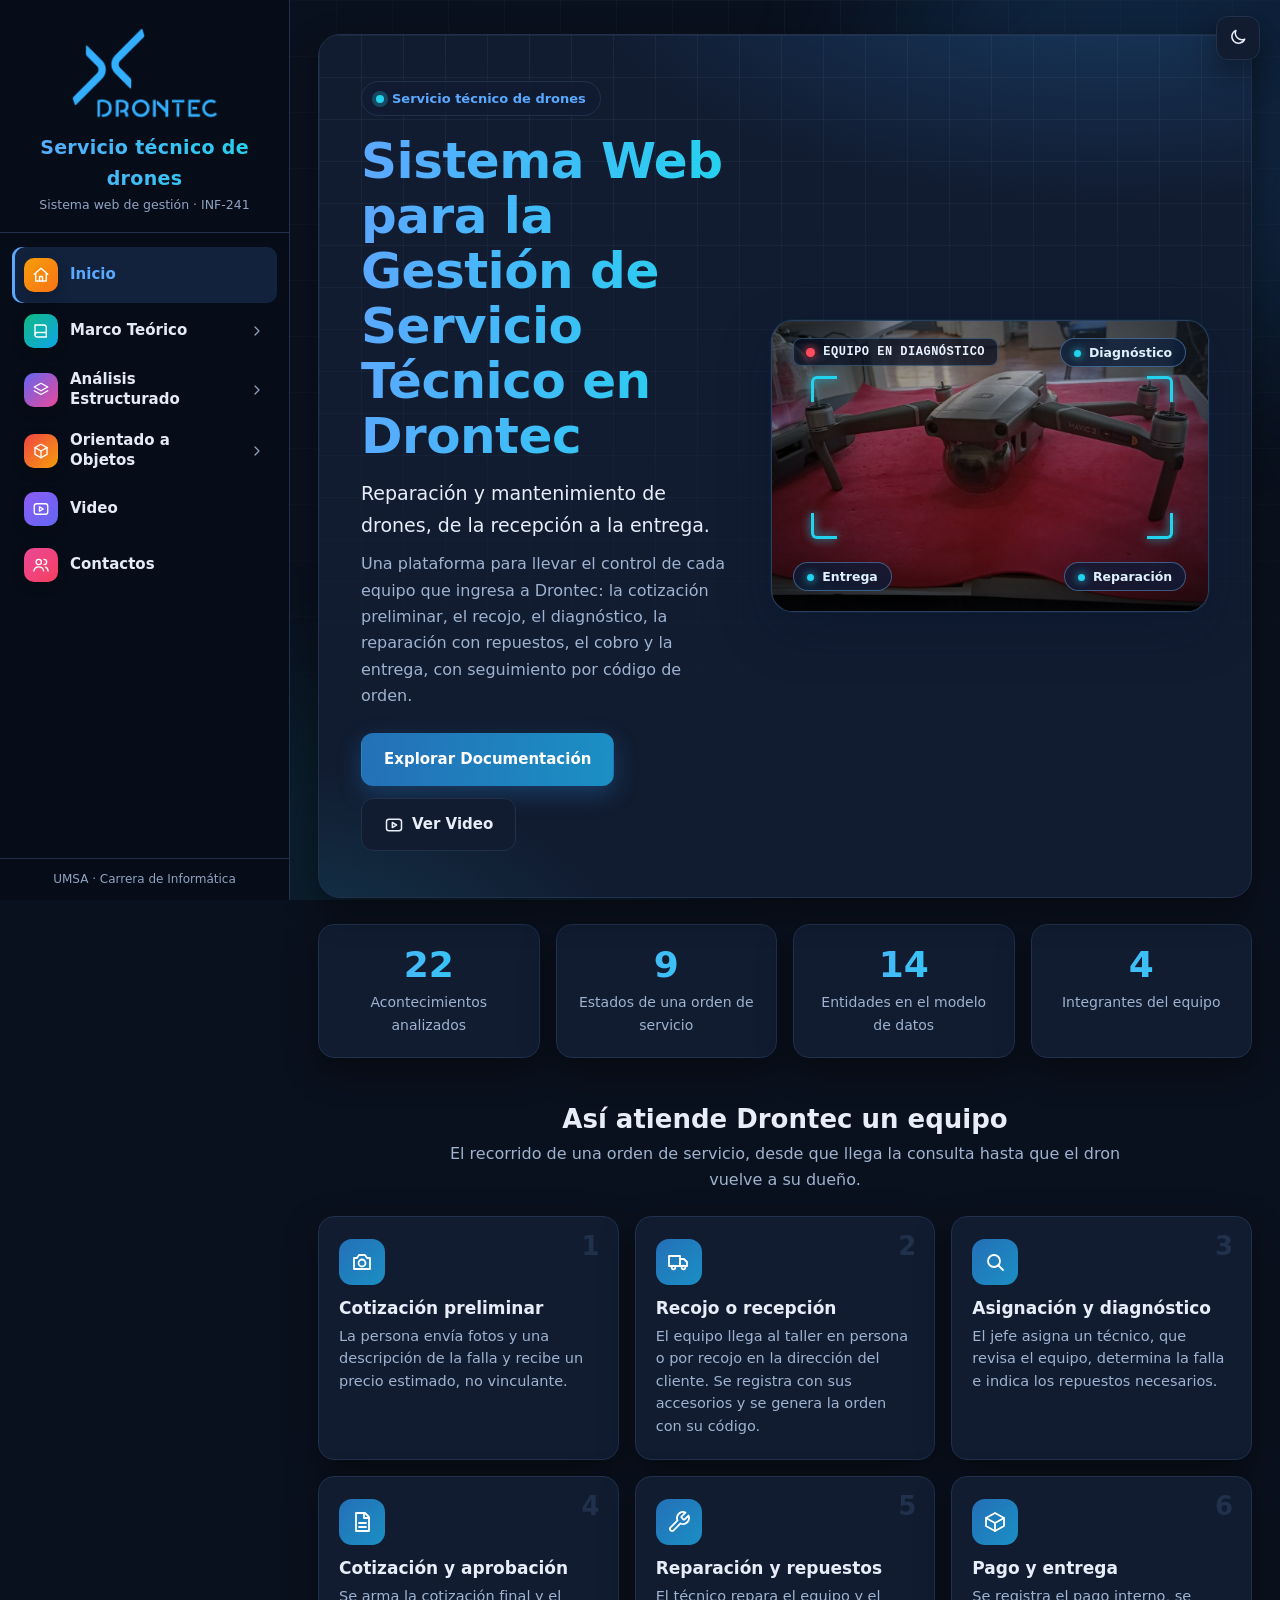
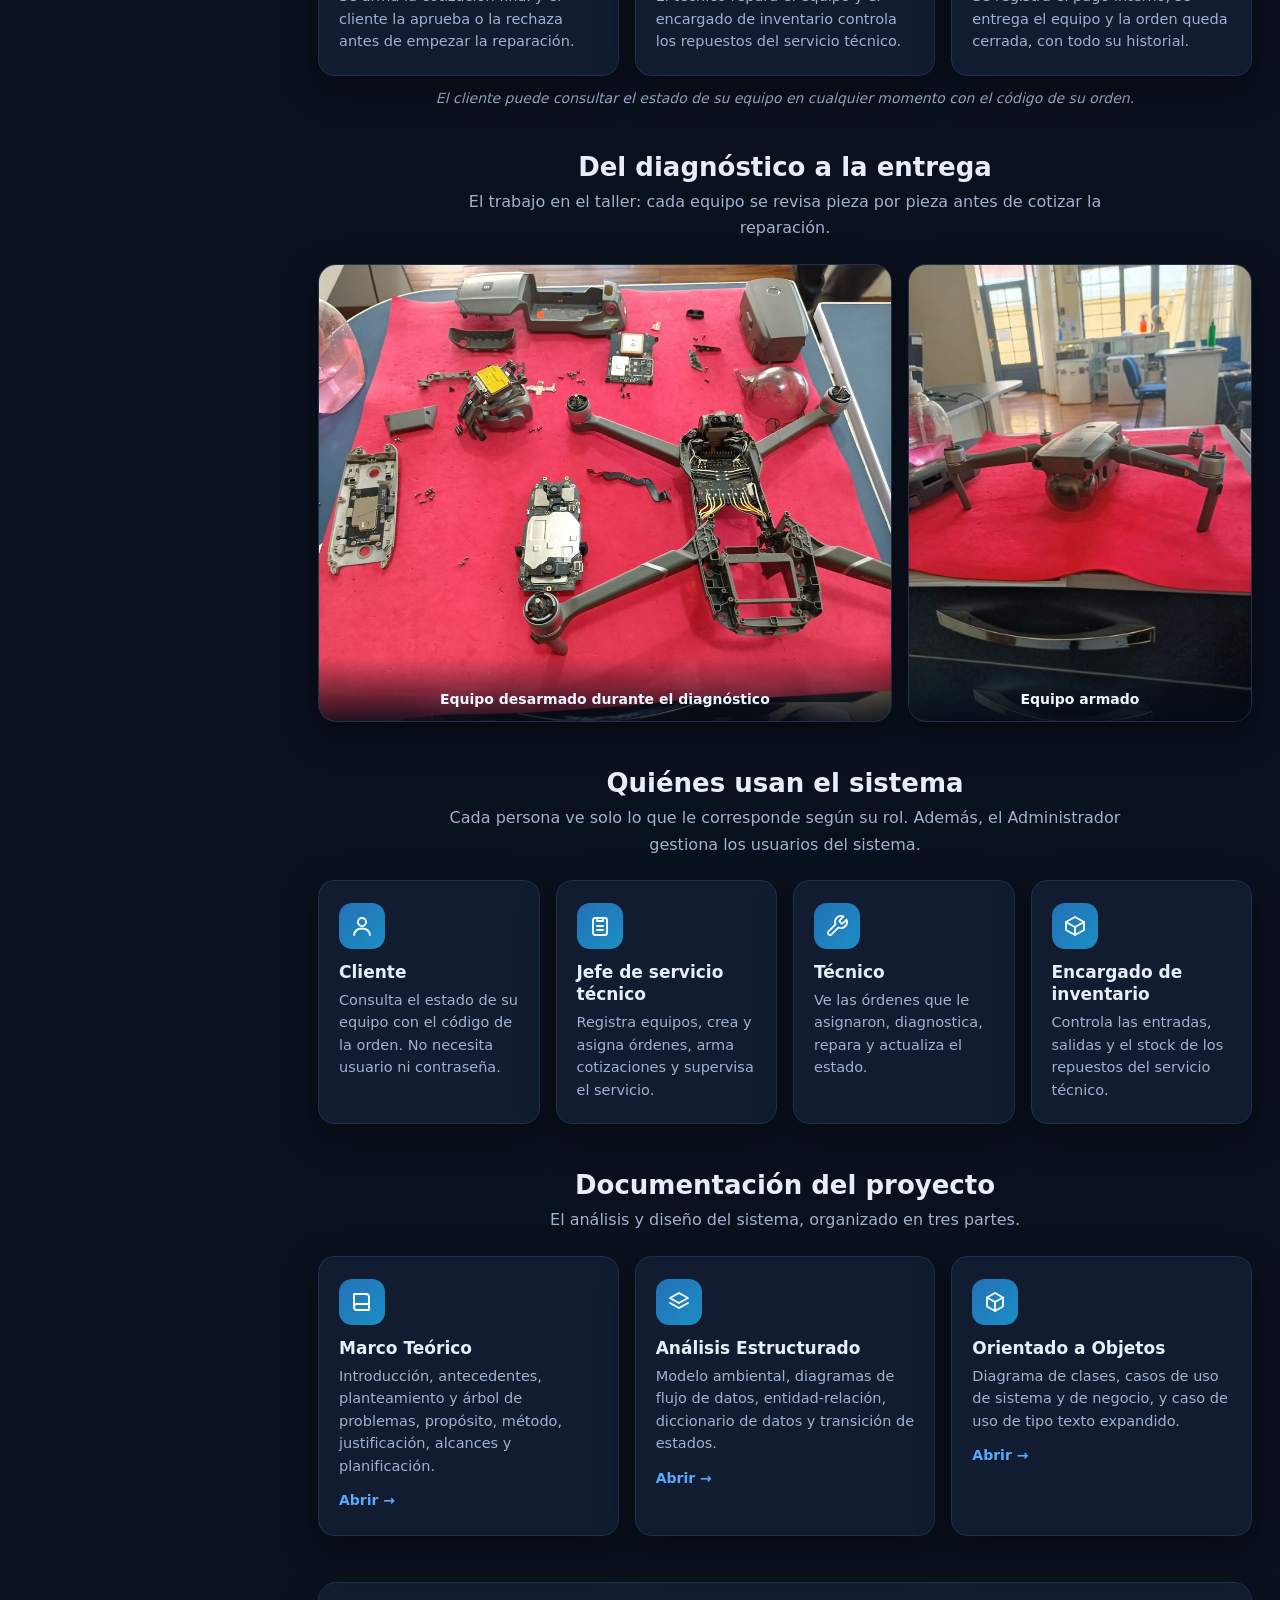
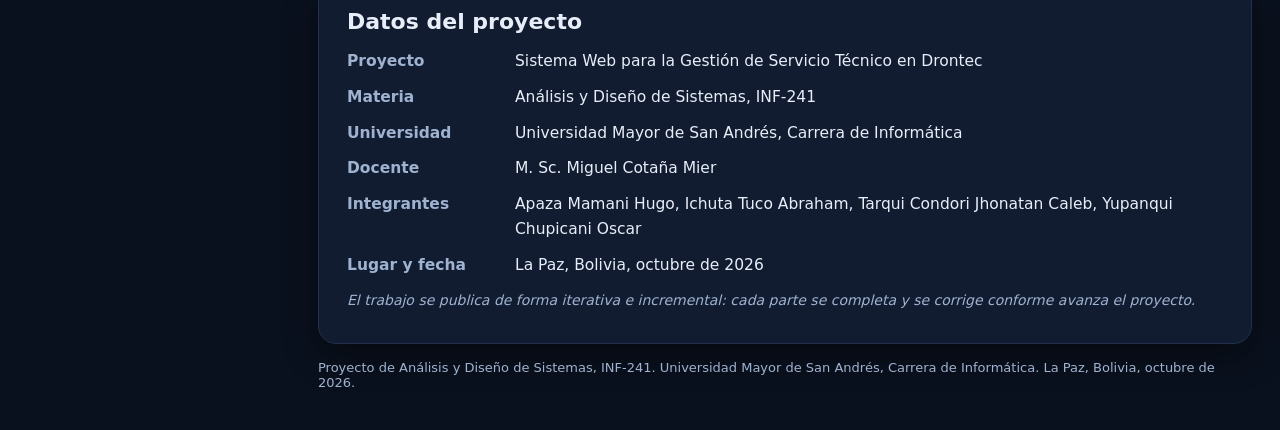
==== commit 0b553500: "Portada con foto real en marco de cámara de dron y fondo sutil" ====
--- a/index.html
+++ b/index.html
@@ -10,7 +10,7 @@
 <meta property="og:image" content="img/hero-dron.jpg">
 <link rel="icon" type="image/png" href="favicon.png">
 <link rel="apple-touch-icon" href="apple-touch-icon.png">
-<script>(function(){var t;try{t=localStorage.getItem('drontec-theme')}catch(e){}if(!t){t=(window.matchMedia&&matchMedia('(prefers-color-scheme: light)').matches)?'light':'dark'}document.documentElement.setAttribute('data-theme',t)})()</script>
+<script>(function(){var t;try{t=localStorage.getItem('drontec-theme')}catch(e){}if(!t){t='dark'}document.documentElement.setAttribute('data-theme',t)})()</script>
 <link rel="stylesheet" href="style.css">
 </head>
 <body>
@@ -63,6 +63,7 @@
 <div class="side-foot">UMSA · Carrera de Informática</div>
 </aside>
 <button class="ibtn themebtn" type="button" data-toggle-theme aria-label="Cambiar entre modo claro y oscuro"><span class="sun"><svg class="i" viewBox="0 0 24 24" aria-hidden="true"><circle cx="12" cy="12" r="4"/><path d="M12 2v2M12 20v2M4.9 4.9l1.4 1.4M17.7 17.7l1.4 1.4M2 12h2M20 12h2M4.9 19.1l1.4-1.4M17.7 6.3l1.4-1.4"/></svg></span><span class="moon"><svg class="i" viewBox="0 0 24 24" aria-hidden="true"><path d="M20 14.5A8 8 0 0 1 9.5 4 8 8 0 1 0 20 14.5z"/></svg></span></button>
+<div class="bg-fx" aria-hidden="true"><span class="orb o1"></span><span class="orb o2"></span><i style="left:8%;top:12%;animation-delay:0s"></i><i style="left:22%;top:70%;animation-delay:1.2s"></i><i style="left:35%;top:28%;animation-delay:2.1s"></i><i style="left:52%;top:82%;animation-delay:0.6s"></i><i style="left:63%;top:18%;animation-delay:1.8s"></i><i style="left:78%;top:58%;animation-delay:2.6s"></i><i style="left:90%;top:30%;animation-delay:0.9s"></i><i style="left:14%;top:44%;animation-delay:3.1s"></i><i style="left:46%;top:50%;animation-delay:1.5s"></i><i style="left:70%;top:90%;animation-delay:2.2s"></i><i style="left:95%;top:75%;animation-delay:0.3s"></i><i style="left:30%;top:6%;animation-delay:2.8s"></i><span class="route r1"></span><span class="route r2"></span></div>
 <div class="pv-overlay" data-close-card></div>
 <div class="pv-modal" role="dialog" aria-modal="true" aria-labelledby="pvTitle">
 <div class="pv-head"><span class="ico" id="pvIco"></span><div><h2 id="pvTitle"></h2><small id="pvSub"></small></div></div>
@@ -80,7 +81,13 @@
 <p>Una plataforma para llevar el control de cada equipo que ingresa a Drontec: la cotización preliminar, el recojo, el diagnóstico, la reparación con repuestos, el cobro y la entrega, con seguimiento por código de orden.</p>
 <div class="btns"><a class="btn pri" href="parte-1.html">Explorar Documentación</a><a class="btn" href="video.html"><svg class="i" viewBox="0 0 24 24" aria-hidden="true"><rect x="3" y="5" width="18" height="14" rx="3"/><path d="M10 9l5 3-5 3z"/></svg> Ver Video</a></div>
 </div>
-<figure class="hero-ph"><img src="img/hero-dron.jpg" alt="Dron armado sobre la mesa de trabajo del taller" width="1200" height="750"><span class="chip">Equipo recibido en el taller</span></figure>
+<div class="scene photo" id="scene" role="img" aria-label="Dron DJI Mavic 2 sobre la mesa de trabajo del taller de Drontec">
+<img class="ph" src="img/hero-dron.jpg" alt="" width="1200" height="750">
+<div class="tint"></div><div class="scan"></div>
+<div class="par"><div class="target"><i class="tl"></i><i class="tr"></i><i class="bl"></i><i class="br"></i></div></div>
+<div class="rec"><b></b>Equipo en diagnóstico</div>
+<span class="fchip f1">Diagnóstico</span><span class="fchip f2">Reparación</span><span class="fchip f3">Entrega</span>
+</div>
 </div></section>
 
 <div class="stats">
--- a/style.css
+++ b/style.css
@@ -236,3 +236,66 @@
 .pv-btns{display:flex;gap:10px;flex-wrap:wrap}
 .pv-btns .btn{cursor:pointer;font-family:inherit}
 @media(max-width:520px){.pv-modal{padding:20px 18px}.pv-head h2{font-size:22px}.pv-btns .btn{flex:1 1 100%;justify-content:center}}
+
+/* =====================================================================
+   Fondo sutil y portada con foto real en marco de cámara de dron
+   ===================================================================== */
+.wrap{position:relative;z-index:1}
+.bg-fx{position:fixed;inset:0;z-index:0;pointer-events:none;overflow:hidden}
+.bg-fx:before{content:"";position:absolute;inset:0;background-image:linear-gradient(var(--grid) 1px,transparent 1px),linear-gradient(90deg,var(--grid) 1px,transparent 1px);
+background-size:56px 56px;-webkit-mask-image:radial-gradient(ellipse at 60% 30%,#000,transparent 75%);mask-image:radial-gradient(ellipse at 60% 30%,#000,transparent 75%)}
+.bg-fx .orb{position:absolute;border-radius:50%;filter:blur(70px);opacity:.55}
+.bg-fx .o1{width:520px;height:520px;right:-120px;top:-140px;background:var(--glow1)}
+.bg-fx .o2{width:460px;height:460px;left:18%;bottom:-200px;background:var(--glow2)}
+.bg-fx i{position:absolute;width:3px;height:3px;border-radius:50%;background:var(--acc2);opacity:.1;animation:twinkle 4.5s ease-in-out infinite}
+@keyframes twinkle{0%,100%{opacity:.08;transform:scale(1)}50%{opacity:.7;transform:scale(1.8)}}
+/* rutas de vuelo: líneas de luz que cruzan el fondo */
+.bg-fx .route{position:absolute;left:-30%;width:30%;height:2px;border-radius:2px;opacity:0;
+background:linear-gradient(90deg,transparent,var(--acc2),transparent);filter:drop-shadow(0 0 6px var(--acc2));animation:route 14s linear infinite}
+.bg-fx .r1{top:22%;transform:rotate(-6deg)}
+.bg-fx .r2{top:71%;transform:rotate(4deg);animation-delay:-7s;animation-duration:19s}
+@keyframes route{0%{left:-30%;opacity:0}8%{opacity:.55}92%{opacity:.55}100%{left:110%;opacity:0}}
+
+.scene{position:relative;aspect-ratio:16/10;border-radius:22px;overflow:hidden;border:1px solid rgba(120,170,255,.32);background:#050c18;
+box-shadow:0 18px 50px rgba(8,20,45,.45),0 0 0 1px rgba(34,211,238,.06);color:#e8f1ff}
+.scene .ph{position:absolute;inset:0;width:100%;height:100%;object-fit:cover;filter:saturate(.8) contrast(1.06) brightness(.92);
+transform-origin:55% 45%;animation:kb 24s ease-in-out infinite alternate}
+@keyframes kb{from{transform:scale(1)}to{transform:scale(1.09)}}
+.scene .tint{position:absolute;inset:0;background:
+radial-gradient(ellipse at 50% 48%,transparent 38%,rgba(3,9,22,.62) 100%),
+linear-gradient(180deg,rgba(14,60,130,.28),rgba(5,14,32,.5));mix-blend-mode:multiply}
+.scene .tint:after{content:"";position:absolute;inset:0;background:linear-gradient(rgba(90,169,255,.08) 1px,transparent 1px) 0 0/100% 38px}
+.scene .scan{position:absolute;left:0;right:0;height:110px;top:-110px;pointer-events:none;
+background:linear-gradient(transparent,rgba(34,211,238,.20));border-bottom:1px solid rgba(34,211,238,.7);animation:scan 5.5s linear infinite}
+@keyframes scan{to{top:100%}}
+.scene .par{position:absolute;inset:0;transform:translate(calc(var(--px,0)*10px),calc(var(--py,0)*8px));transition:transform .25s ease-out}
+.scene .target{position:absolute;left:8%;top:13%;width:86%;height:59%}
+.scene .target i{position:absolute;width:26px;height:26px;border:0 solid #22d3ee;filter:drop-shadow(0 0 5px #22d3ee);animation:lock 2.6s ease-in-out infinite}
+.scene .target .tl{left:0;top:0;border-width:3px 0 0 3px;border-top-left-radius:6px}
+.scene .target .tr{right:0;top:0;border-width:3px 3px 0 0;border-top-right-radius:6px}
+.scene .target .bl{left:0;bottom:0;border-width:0 0 3px 3px;border-bottom-left-radius:6px}
+.scene .target .br{right:0;bottom:0;border-width:0 3px 3px 0;border-bottom-right-radius:6px}
+@keyframes lock{0%,100%{transform:scale(1);opacity:1}50%{transform:scale(.82);opacity:.7}}
+.scene .tag{position:absolute;left:0;bottom:-34px;padding:5px 12px;border-radius:8px;font:600 12px/1 ui-monospace,SFMono-Regular,Menlo,monospace;letter-spacing:.4px;text-transform:uppercase;
+color:#06101f;background:#22d3ee;box-shadow:0 0 14px rgba(34,211,238,.6)}
+.scene .rec{position:absolute;left:5%;top:6%;display:flex;align-items:center;gap:8px;font:600 12px ui-monospace,SFMono-Regular,Menlo,monospace;letter-spacing:.5px;text-transform:uppercase;
+padding:6px 12px;border-radius:8px;background:rgba(5,14,32,.7);border:1px solid rgba(120,190,255,.3)}
+.scene .rec b{width:9px;height:9px;border-radius:50%;background:#ff4d5e;box-shadow:0 0 8px #ff4d5e;animation:blink 1.2s steps(1) infinite}
+@keyframes blink{0%,60%{opacity:1}61%,100%{opacity:.15}}
+.scene .fchip{position:absolute;padding:6px 13px;border-radius:999px;font:600 12.5px system-ui,sans-serif;color:#dff0ff;
+background:rgba(10,30,60,.72);border:1px solid rgba(120,190,255,.4);backdrop-filter:blur(5px);animation:bob 5s ease-in-out infinite}
+.scene .fchip:before{content:"";display:inline-block;width:7px;height:7px;border-radius:50%;background:#22d3ee;margin-right:8px;box-shadow:0 0 8px #22d3ee}
+.scene .f1{right:5%;top:6%}.scene .f2{right:5%;bottom:7%;animation-delay:-1.7s}.scene .f3{left:5%;bottom:7%;animation-delay:-3.2s}
+@keyframes bob{0%,100%{transform:translateY(0)}50%{transform:translateY(-6px)}}
+
+@media(max-width:1100px){.scene{max-width:620px;margin:0 auto;width:100%}}
+@media(max-width:520px){.scene .fchip{font-size:11px;padding:5px 10px}.scene .rec,.scene .tag{font-size:10.5px}.scene .tag{bottom:-30px}}
+@media (prefers-reduced-motion:reduce){
+.scene .ph,.scene .scan,.scene .target i,.scene .rec b,.scene .fchip,.bg-fx i,.bg-fx .route{animation:none!important}
+.bg-fx .route{display:none}
+}
+
+.hero-in{grid-template-columns:.92fr 1.08fr}
+.scene{aspect-ratio:3/2}
+.scene .target{left:9%;top:19%;width:83%;height:56%}
+@media(max-width:1100px){.hero-in{grid-template-columns:1fr}}
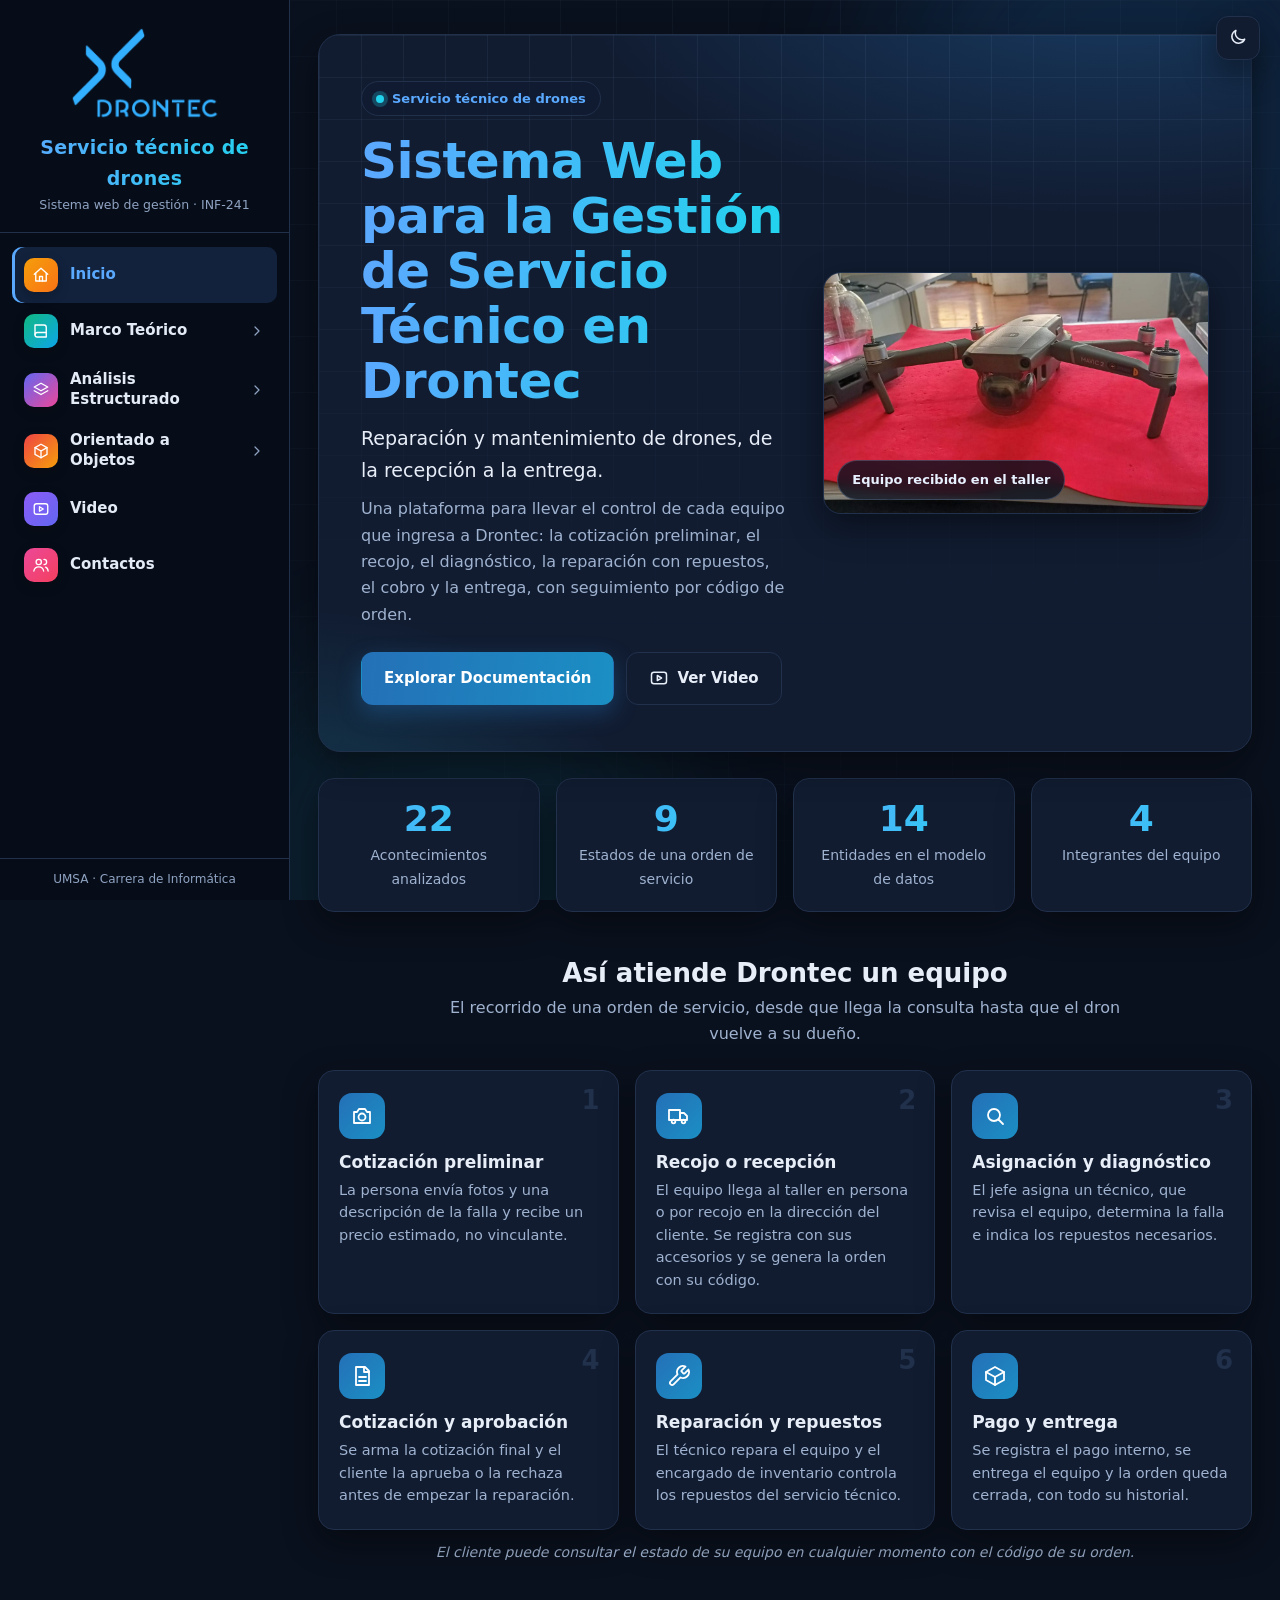
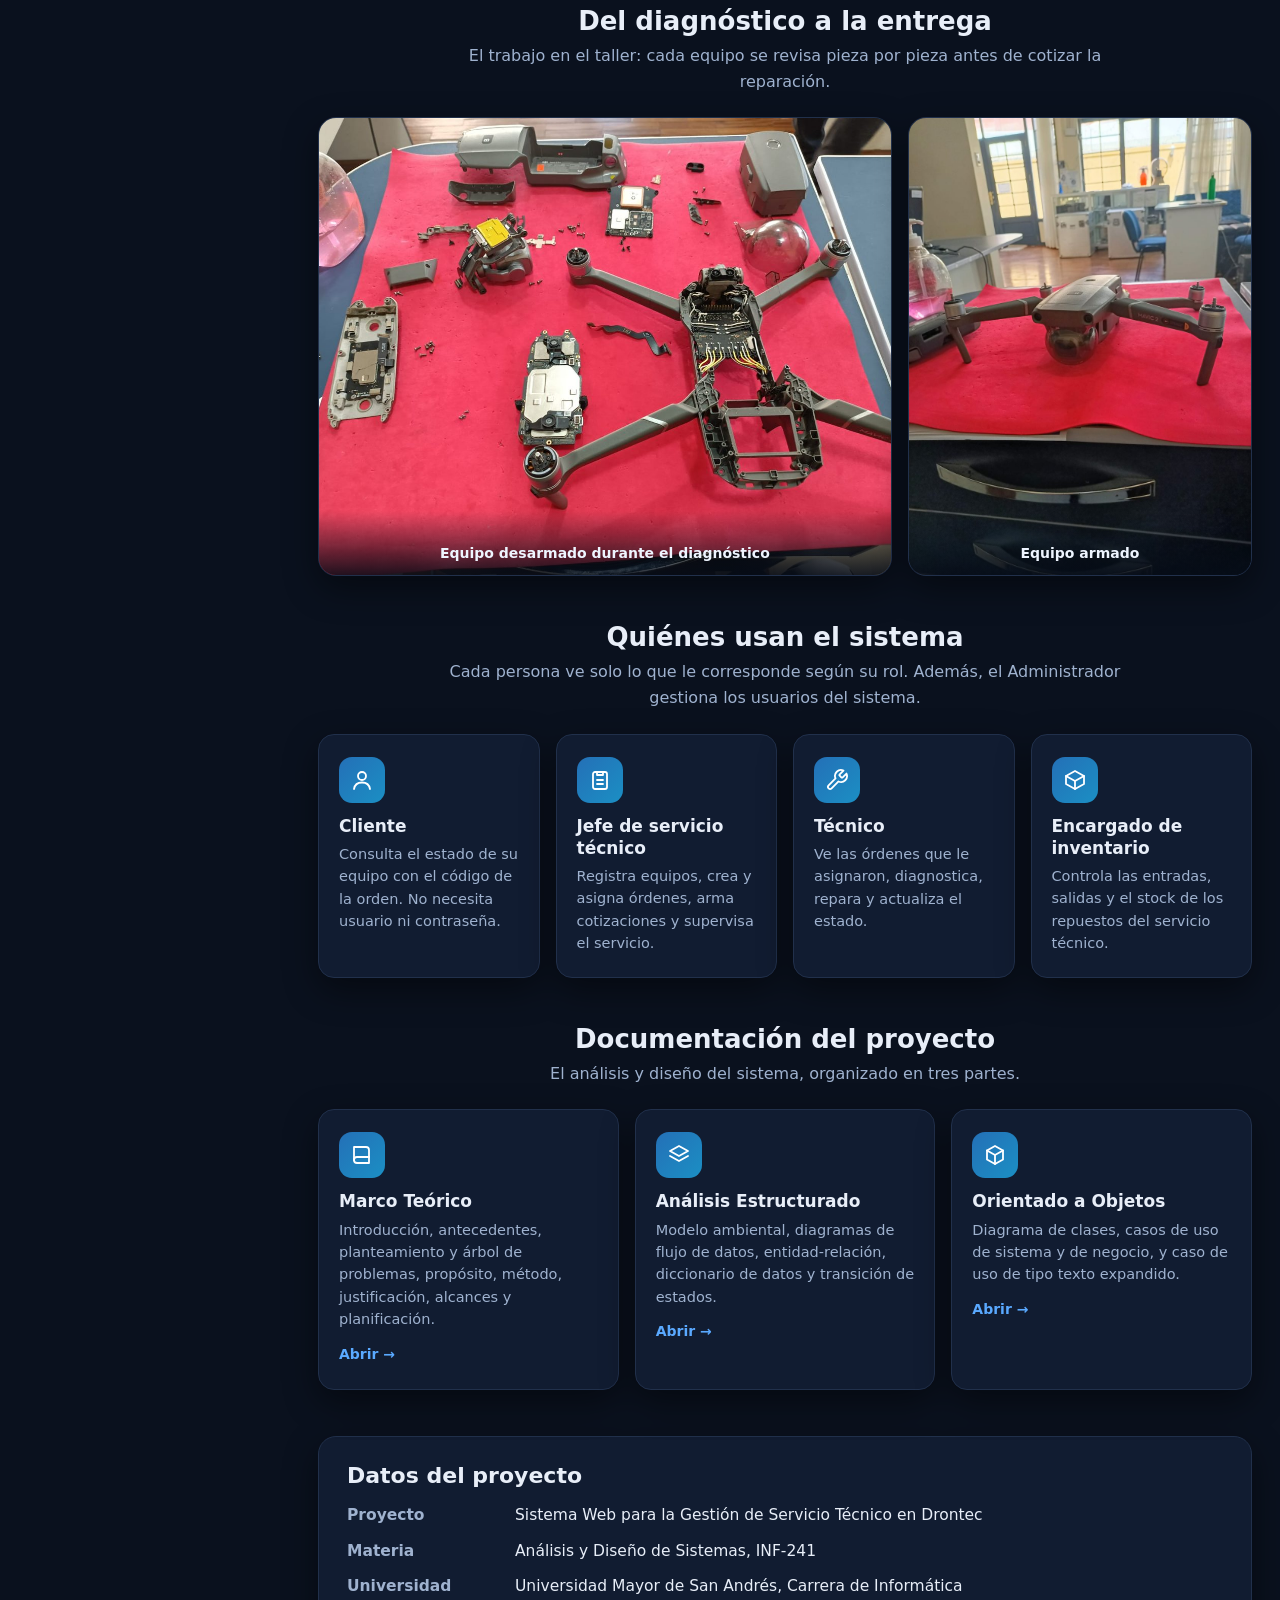
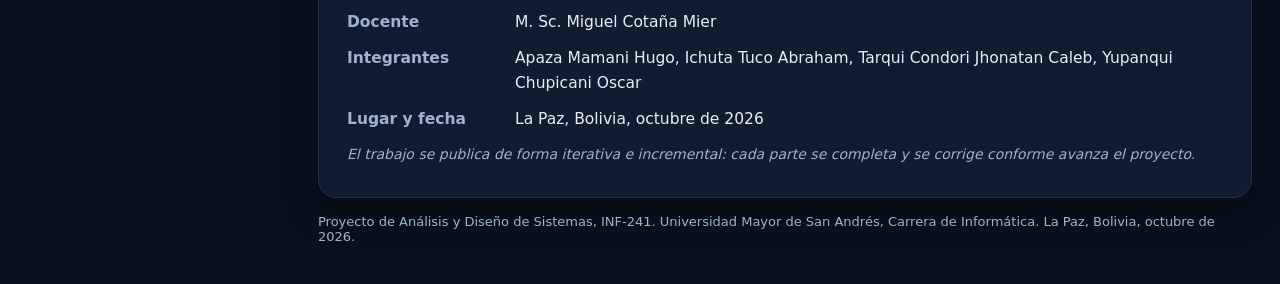
==== commit 13295137: "Portada: foto como estaba y estilos con versión" ====
--- a/index.html
+++ b/index.html
@@ -11,7 +11,7 @@
 <link rel="icon" type="image/png" href="favicon.png">
 <link rel="apple-touch-icon" href="apple-touch-icon.png">
 <script>(function(){var t;try{t=localStorage.getItem('drontec-theme')}catch(e){}if(!t){t='dark'}document.documentElement.setAttribute('data-theme',t)})()</script>
-<link rel="stylesheet" href="style.css">
+<link rel="stylesheet" href="style.css?v=4">
 </head>
 <body>
 <div class="scrim" data-close-menu></div>
@@ -81,13 +81,7 @@
 <p>Una plataforma para llevar el control de cada equipo que ingresa a Drontec: la cotización preliminar, el recojo, el diagnóstico, la reparación con repuestos, el cobro y la entrega, con seguimiento por código de orden.</p>
 <div class="btns"><a class="btn pri" href="parte-1.html">Explorar Documentación</a><a class="btn" href="video.html"><svg class="i" viewBox="0 0 24 24" aria-hidden="true"><rect x="3" y="5" width="18" height="14" rx="3"/><path d="M10 9l5 3-5 3z"/></svg> Ver Video</a></div>
 </div>
-<div class="scene photo" id="scene" role="img" aria-label="Dron DJI Mavic 2 sobre la mesa de trabajo del taller de Drontec">
-<img class="ph" src="img/hero-dron.jpg" alt="" width="1200" height="750">
-<div class="tint"></div><div class="scan"></div>
-<div class="par"><div class="target"><i class="tl"></i><i class="tr"></i><i class="bl"></i><i class="br"></i></div></div>
-<div class="rec"><b></b>Equipo en diagnóstico</div>
-<span class="fchip f1">Diagnóstico</span><span class="fchip f2">Reparación</span><span class="fchip f3">Entrega</span>
-</div>
+<figure class="hero-ph"><img src="img/hero-dron.jpg" alt="Dron armado sobre la mesa de trabajo del taller" width="1200" height="750"><span class="chip">Equipo recibido en el taller</span></figure>
 </div></section>
 
 <div class="stats">
@@ -132,6 +126,6 @@
 </div>
 <footer class="foot">Proyecto de Análisis y Diseño de Sistemas, INF-241. Universidad Mayor de San Andrés, Carrera de Informática. La Paz, Bolivia, octubre de 2026.</footer>
 </div>
-<script src="assets/site.js"></script>
+<script src="assets/site.js?v=4"></script>
 </body>
 </html>
--- a/style.css
+++ b/style.css
@@ -256,46 +256,4 @@
 .bg-fx .r2{top:71%;transform:rotate(4deg);animation-delay:-7s;animation-duration:19s}
 @keyframes route{0%{left:-30%;opacity:0}8%{opacity:.55}92%{opacity:.55}100%{left:110%;opacity:0}}
 
-.scene{position:relative;aspect-ratio:16/10;border-radius:22px;overflow:hidden;border:1px solid rgba(120,170,255,.32);background:#050c18;
-box-shadow:0 18px 50px rgba(8,20,45,.45),0 0 0 1px rgba(34,211,238,.06);color:#e8f1ff}
-.scene .ph{position:absolute;inset:0;width:100%;height:100%;object-fit:cover;filter:saturate(.8) contrast(1.06) brightness(.92);
-transform-origin:55% 45%;animation:kb 24s ease-in-out infinite alternate}
-@keyframes kb{from{transform:scale(1)}to{transform:scale(1.09)}}
-.scene .tint{position:absolute;inset:0;background:
-radial-gradient(ellipse at 50% 48%,transparent 38%,rgba(3,9,22,.62) 100%),
-linear-gradient(180deg,rgba(14,60,130,.28),rgba(5,14,32,.5));mix-blend-mode:multiply}
-.scene .tint:after{content:"";position:absolute;inset:0;background:linear-gradient(rgba(90,169,255,.08) 1px,transparent 1px) 0 0/100% 38px}
-.scene .scan{position:absolute;left:0;right:0;height:110px;top:-110px;pointer-events:none;
-background:linear-gradient(transparent,rgba(34,211,238,.20));border-bottom:1px solid rgba(34,211,238,.7);animation:scan 5.5s linear infinite}
-@keyframes scan{to{top:100%}}
-.scene .par{position:absolute;inset:0;transform:translate(calc(var(--px,0)*10px),calc(var(--py,0)*8px));transition:transform .25s ease-out}
-.scene .target{position:absolute;left:8%;top:13%;width:86%;height:59%}
-.scene .target i{position:absolute;width:26px;height:26px;border:0 solid #22d3ee;filter:drop-shadow(0 0 5px #22d3ee);animation:lock 2.6s ease-in-out infinite}
-.scene .target .tl{left:0;top:0;border-width:3px 0 0 3px;border-top-left-radius:6px}
-.scene .target .tr{right:0;top:0;border-width:3px 3px 0 0;border-top-right-radius:6px}
-.scene .target .bl{left:0;bottom:0;border-width:0 0 3px 3px;border-bottom-left-radius:6px}
-.scene .target .br{right:0;bottom:0;border-width:0 3px 3px 0;border-bottom-right-radius:6px}
-@keyframes lock{0%,100%{transform:scale(1);opacity:1}50%{transform:scale(.82);opacity:.7}}
-.scene .tag{position:absolute;left:0;bottom:-34px;padding:5px 12px;border-radius:8px;font:600 12px/1 ui-monospace,SFMono-Regular,Menlo,monospace;letter-spacing:.4px;text-transform:uppercase;
-color:#06101f;background:#22d3ee;box-shadow:0 0 14px rgba(34,211,238,.6)}
-.scene .rec{position:absolute;left:5%;top:6%;display:flex;align-items:center;gap:8px;font:600 12px ui-monospace,SFMono-Regular,Menlo,monospace;letter-spacing:.5px;text-transform:uppercase;
-padding:6px 12px;border-radius:8px;background:rgba(5,14,32,.7);border:1px solid rgba(120,190,255,.3)}
-.scene .rec b{width:9px;height:9px;border-radius:50%;background:#ff4d5e;box-shadow:0 0 8px #ff4d5e;animation:blink 1.2s steps(1) infinite}
-@keyframes blink{0%,60%{opacity:1}61%,100%{opacity:.15}}
-.scene .fchip{position:absolute;padding:6px 13px;border-radius:999px;font:600 12.5px system-ui,sans-serif;color:#dff0ff;
-background:rgba(10,30,60,.72);border:1px solid rgba(120,190,255,.4);backdrop-filter:blur(5px);animation:bob 5s ease-in-out infinite}
-.scene .fchip:before{content:"";display:inline-block;width:7px;height:7px;border-radius:50%;background:#22d3ee;margin-right:8px;box-shadow:0 0 8px #22d3ee}
-.scene .f1{right:5%;top:6%}.scene .f2{right:5%;bottom:7%;animation-delay:-1.7s}.scene .f3{left:5%;bottom:7%;animation-delay:-3.2s}
-@keyframes bob{0%,100%{transform:translateY(0)}50%{transform:translateY(-6px)}}
-
-@media(max-width:1100px){.scene{max-width:620px;margin:0 auto;width:100%}}
-@media(max-width:520px){.scene .fchip{font-size:11px;padding:5px 10px}.scene .rec,.scene .tag{font-size:10.5px}.scene .tag{bottom:-30px}}
-@media (prefers-reduced-motion:reduce){
-.scene .ph,.scene .scan,.scene .target i,.scene .rec b,.scene .fchip,.bg-fx i,.bg-fx .route{animation:none!important}
-.bg-fx .route{display:none}
-}
-
-.hero-in{grid-template-columns:.92fr 1.08fr}
-.scene{aspect-ratio:3/2}
-.scene .target{left:9%;top:19%;width:83%;height:56%}
-@media(max-width:1100px){.hero-in{grid-template-columns:1fr}}
+@media (prefers-reduced-motion:reduce){.bg-fx i,.bg-fx .route{animation:none!important}.bg-fx .route{display:none}}
